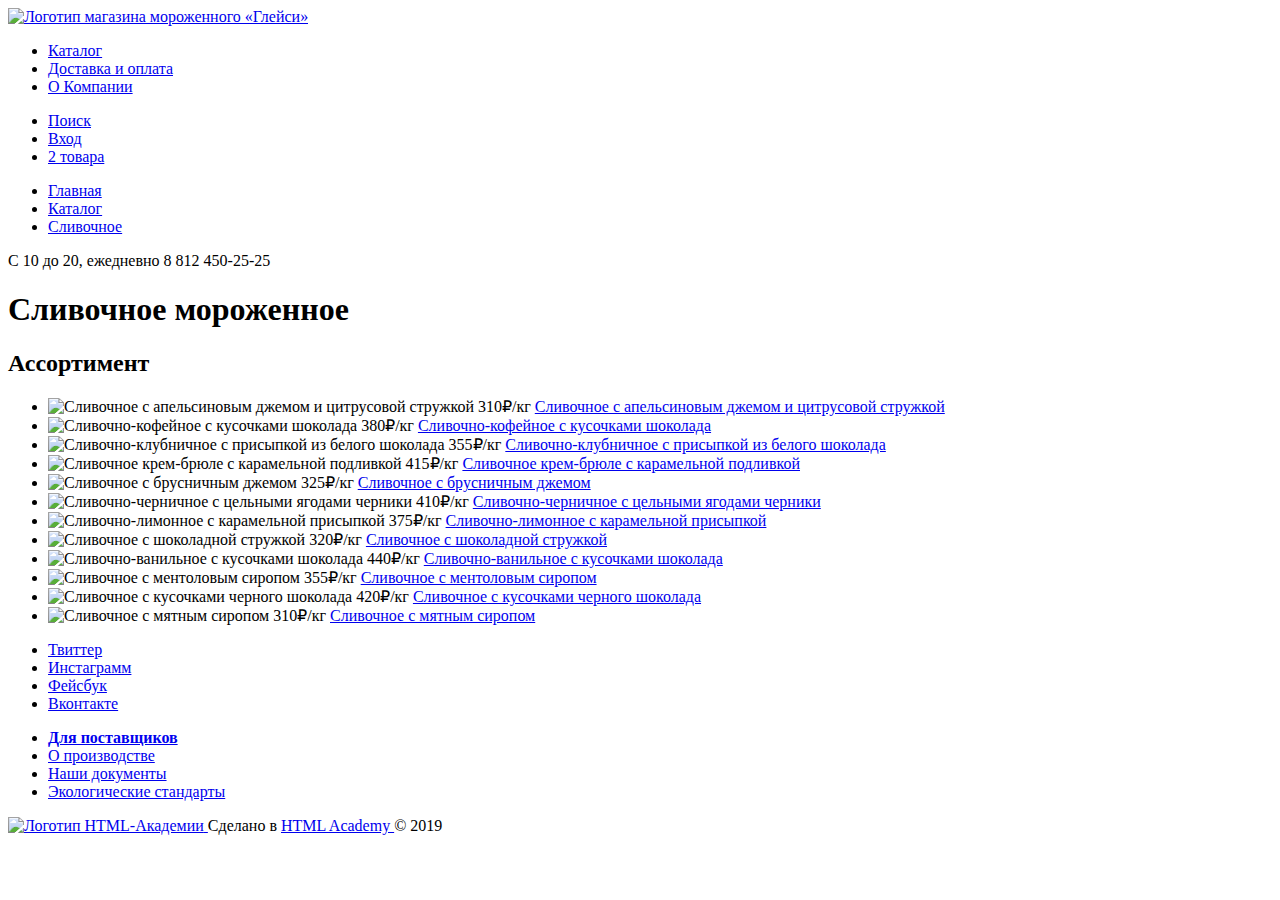
==== catalog.html @ dbc3a57a "Добавлен первый вариант разметки страниц index и catalog" ====
<!DOCTYPE html>
<html lang="ru">

<head>
  <meta charset="utf-8">
  <title>HTML Academy: Глейси</title>
</head>

<body>
  <header class="main-header">
    <a href="index.html" class="main-header-logo">
      <img src="index-logo.svg" alt="Логотип магазина мороженного «Глейси»">
    </a>
    <nav class="main-navigation">
      <ul class="site-navigation">
        <li><a href="catalog.html">Каталог</a></li>
        <li><a href="shipping.html">Доставка и оплата</a></li>
        <li><a href="about.html">О Компании</a></li>
      </ul>
    </nav>
    <ul class="user-navigation">
      <li class="user-navigation-search"><a href="#">Поиск</a></li>
      <li class="user-navigation-login"><a href="#">Вход</a></li>
      <li class="user-navigation-cart"><a href="#">2 товара</a></li>
    </ul>
  </header>
  <main>
    <div class="breadcrumbs">
      <ul class="breadcrumbs-list">
        <li class="breadcrumbs-item"><a href="index.html">Главная</a></li>
        <li class="breadcrumbs-item"><a href="#">Каталог</a></li>
        <li class="breadcrumbs-item"><a href="#">Сливочное</a></li>
      </ul>
      <p>
        С 10 до 20, ежедневно
        8 812 450-25-25
      </p>
    </div>
    <h1>Сливочное мороженное</h1>
    <section class="assortment">
      <h2 class="visually-hidden">Ассортимент</h2>
      <ul class="assortment-list">
        <li class="assortment-item">
          <img src="http://placehold.it/150x100" alt="Сливочное с апельсиновым джемом и цитрусовой стружкой">
          <span>310&#x20bd;/кг</span>
          <a href="#">Сливочное с апельсиновым джемом и цитрусовой стружкой</a>
        </li>
        <li class="assortment-item">
          <img src="http://placehold.it/150x100" alt="Сливочно-кофейное с кусочками шоколада">
          <span>380&#x20bd;/кг</span>
          <a href="#">Сливочно-кофейное с кусочками шоколада</a>
        </li>
        <li class="assortment-item">
          <img src="http://placehold.it/150x100" alt="Сливочно-клубничное с присыпкой из белого шоколада">
          <span>355&#x20bd;/кг</span>
          <a href="#">Сливочно-клубничное с присыпкой из белого шоколада</a>
        </li>
        <li class="assortment-item">
          <img src="http://placehold.it/150x100" alt="Сливочное крем-брюле с карамельной подливкой">
          <span>415&#x20bd;/кг</span>
          <a href="#">Сливочное крем-брюле с карамельной подливкой</a>
        </li>
        <li class="assortment-item">
          <img src="http://placehold.it/150x100" alt="Сливочное с брусничным джемом">
          <span>325&#x20bd;/кг</span>
          <a href="#">Сливочное с брусничным джемом</a>
        </li>
        <li class="assortment-item">
          <img src="http://placehold.it/150x100" alt="Сливочно-черничное с цельными ягодами черники">
          <span>410&#x20bd;/кг</span>
          <a href="#">Сливочно-черничное с цельными ягодами черники</a>
        </li>
        <li class="assortment-item">
          <img src="http://placehold.it/150x100" alt="Сливочно-лимонное с карамельной присыпкой">
          <span>375&#x20bd;/кг</span>
          <a href="#">Сливочно-лимонное с карамельной присыпкой</a>
        </li>
        <li class="assortment-item">
          <img src="http://placehold.it/150x100" alt="Сливочное с шоколадной стружкой">
          <span>320&#x20bd;/кг</span>
          <a href="#">Сливочное с шоколадной стружкой</a>
        </li>
        <li class="assortment-item">
          <img src="http://placehold.it/150x100" alt="Сливочно-ванильное с кусочками шоколада">
          <span>440&#x20bd;/кг</span>
          <a href="#">Сливочно-ванильное с кусочками шоколада</a>
        </li>
        <li class="assortment-item">
          <img src="http://placehold.it/150x100" alt="Сливочноe с ментоловым сиропом">
          <span>355&#x20bd;/кг</span>
          <a href="#">Сливочноe с ментоловым сиропом</a>
        </li>
        <li class="assortment-item">
          <img src="http://placehold.it/150x100" alt="Сливочное с кусочками черного шоколада">
          <span>420&#x20bd;/кг</span>
          <a href="#">Сливочное с кусочками черного шоколада</a>
        </li>
        <li class="assortment-item">
          <img src="http://placehold.it/150x100" alt="Сливочное с мятным сиропом">
          <span>310&#x20bd;/кг</span>
          <a href="#">Сливочное с мятным сиропом</a>
        </li>
      </ul>
    </section>
  </main>
  <footer class="main-footer">
    <ul class="footer-social">
      <li><a class="social-button" href="#">Твиттер</a></li>
      <li><a class="social-button" href="#">Инстаграмм</a></li>
      <li><a class="social-button" href="#">Фейсбук</a></li>
      <li><a class="social-button" href="#">Вконтакте</a></li>
    </ul>

    <ul class="footer-about">
      <li><a class="footer-about-item" href="#"><b>Для поставщиков</b></a></li>
      <li><a class="footer-about-item" href="#">О производстве</a></li>
      <li><a class="footer-about-item" href="#">Наши документы</a></li>
      <li><a class="footer-about-item" href="#">Экологические стандарты</a></li>
    </ul>

    <p class="footer-copyright">
      <a class="footer-logo" href="https://htmlacademy.ru/intensive/htmlcss">
        <img src="html-academy-logo.svg" alt="Логотип HTML-Академии">
      </a>
      <span>Сделано в <a href="https://htmlacademy.ru/intensive/htmlcss">HTML Academy </a>© 2019</span>
    </p>
  </footer>
</body>

</html>
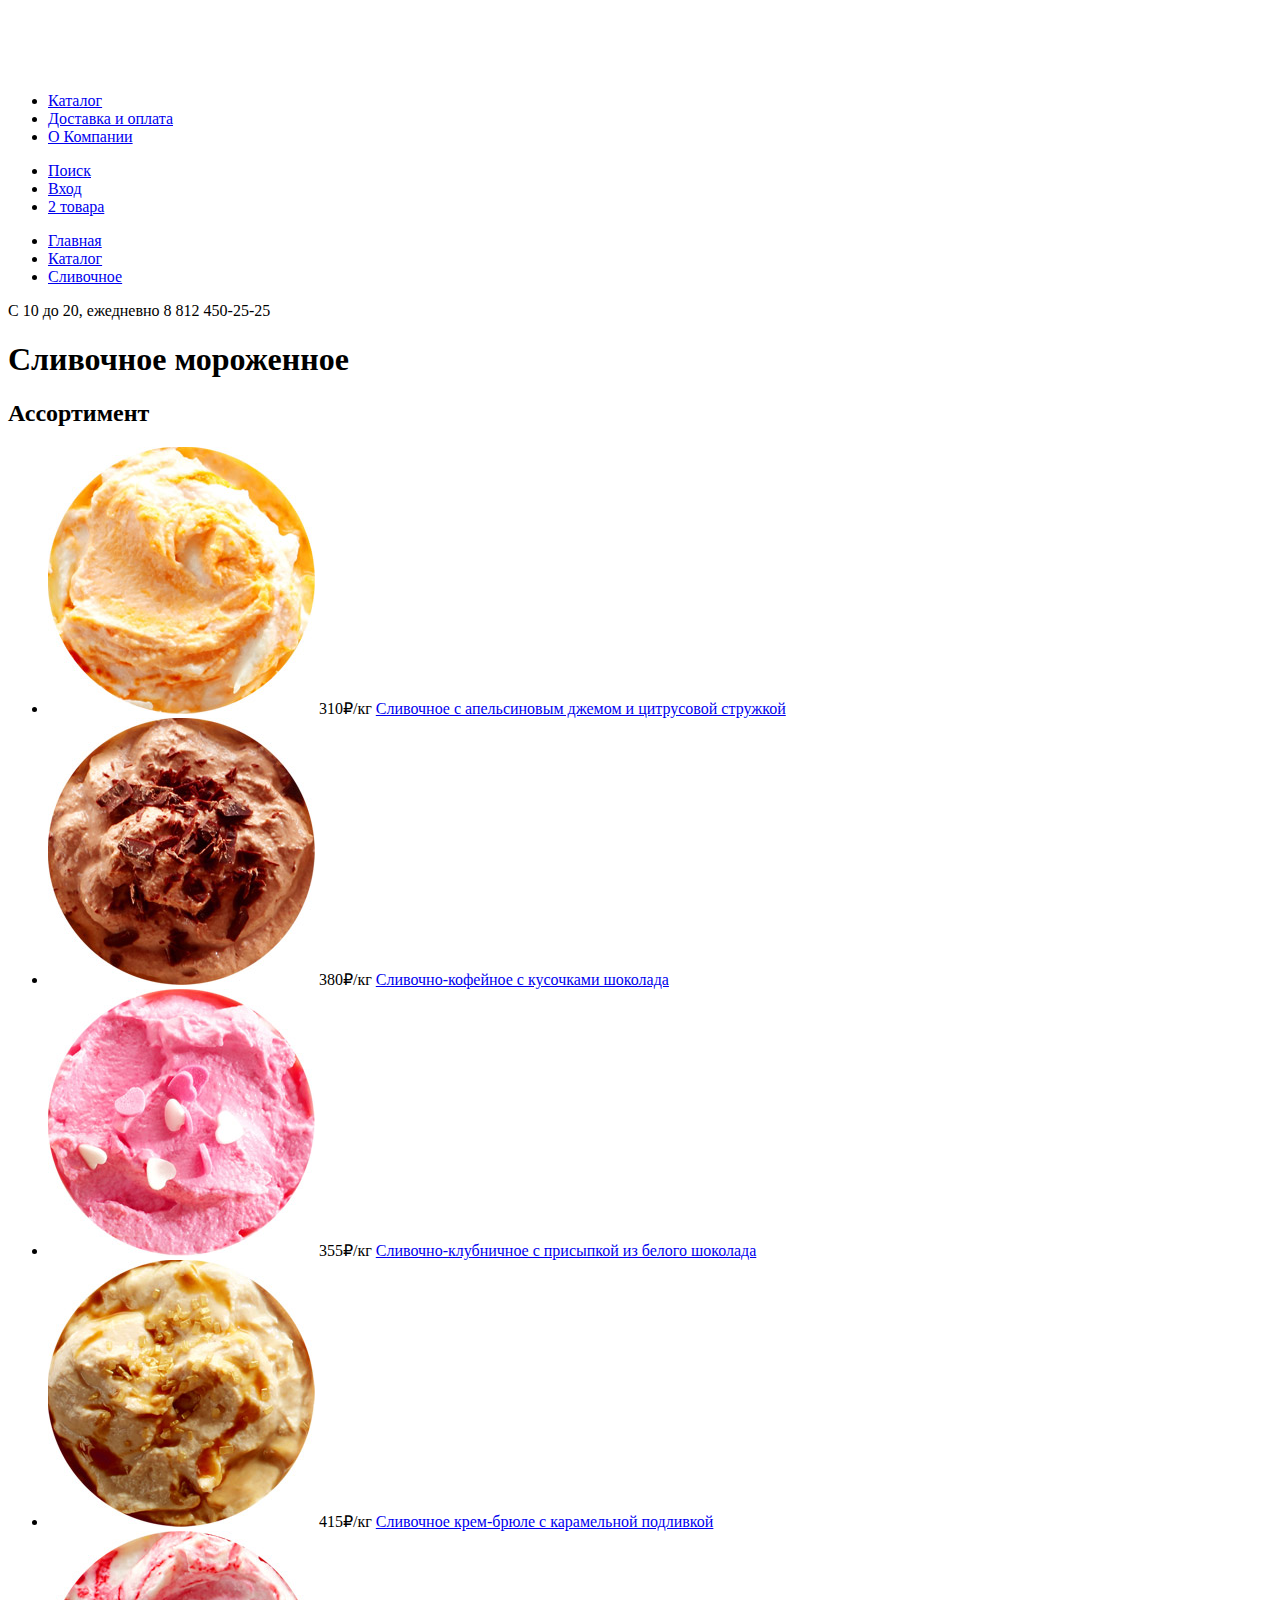
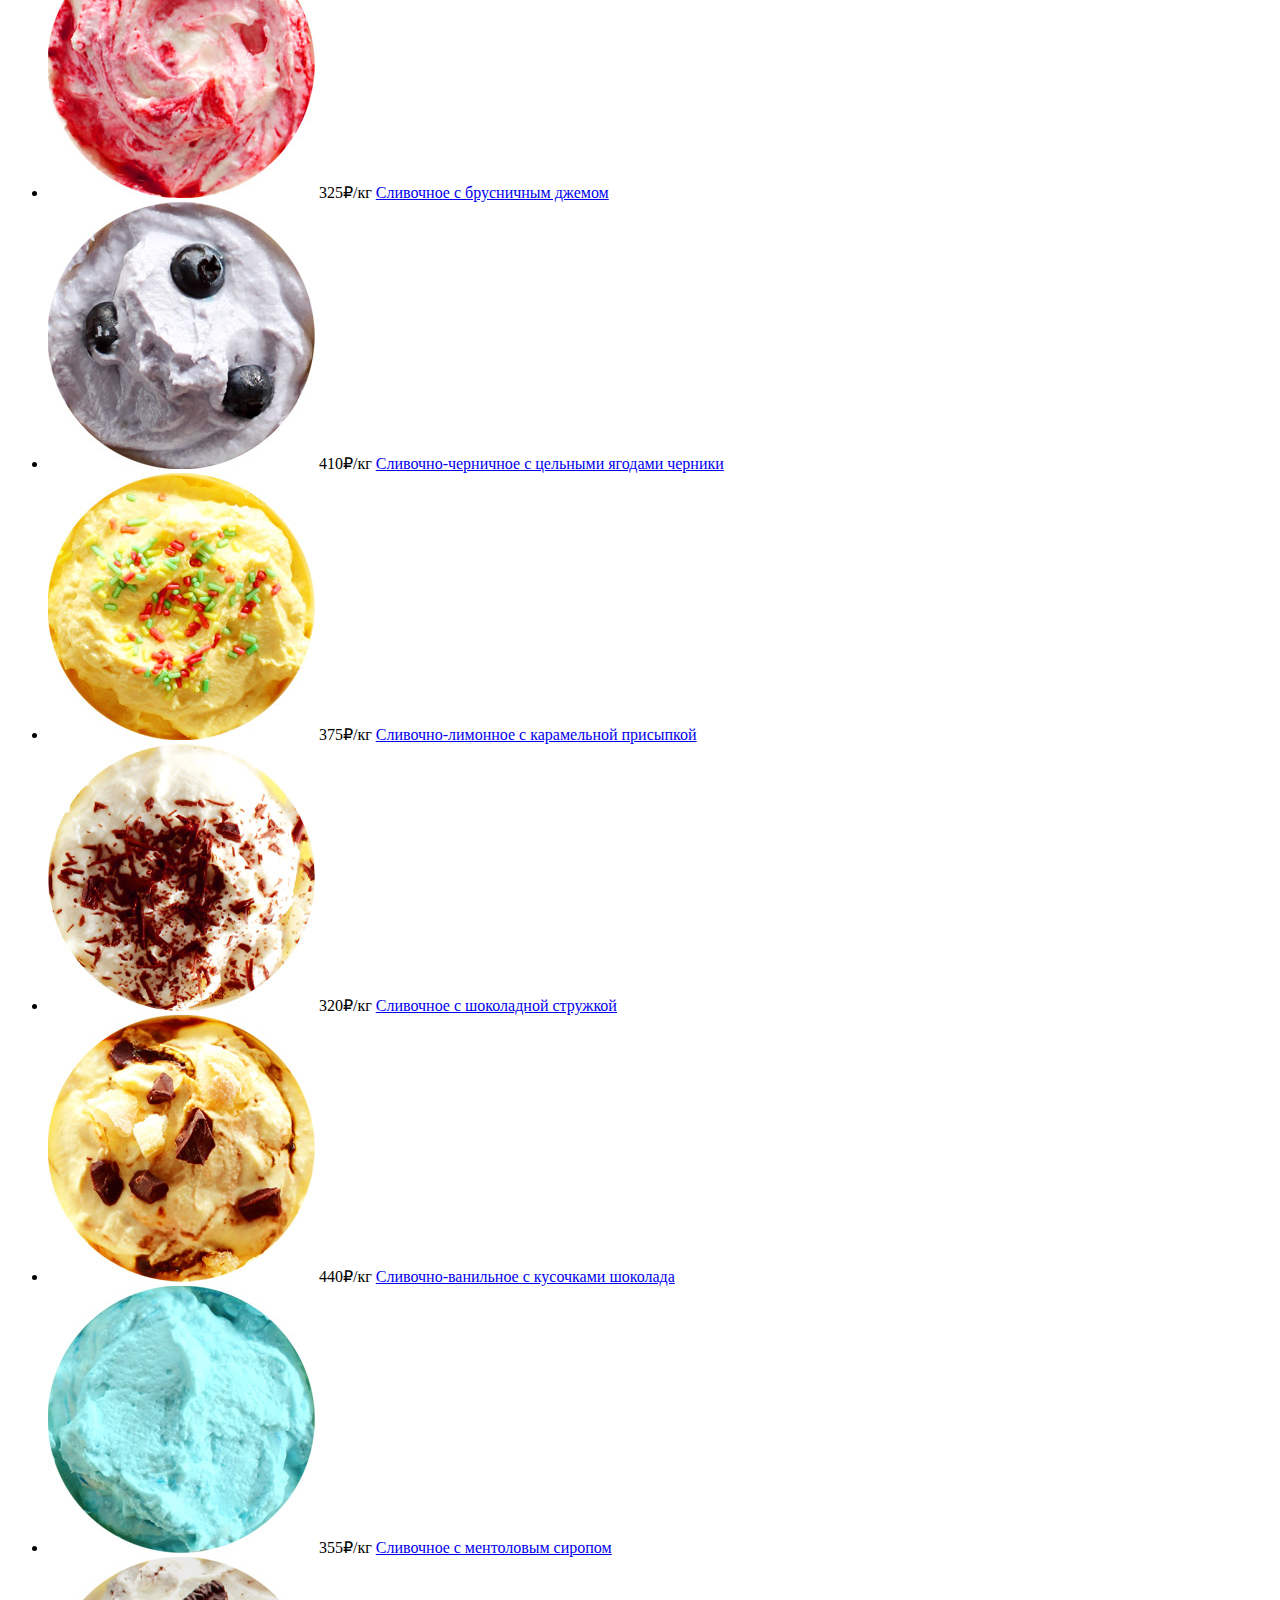
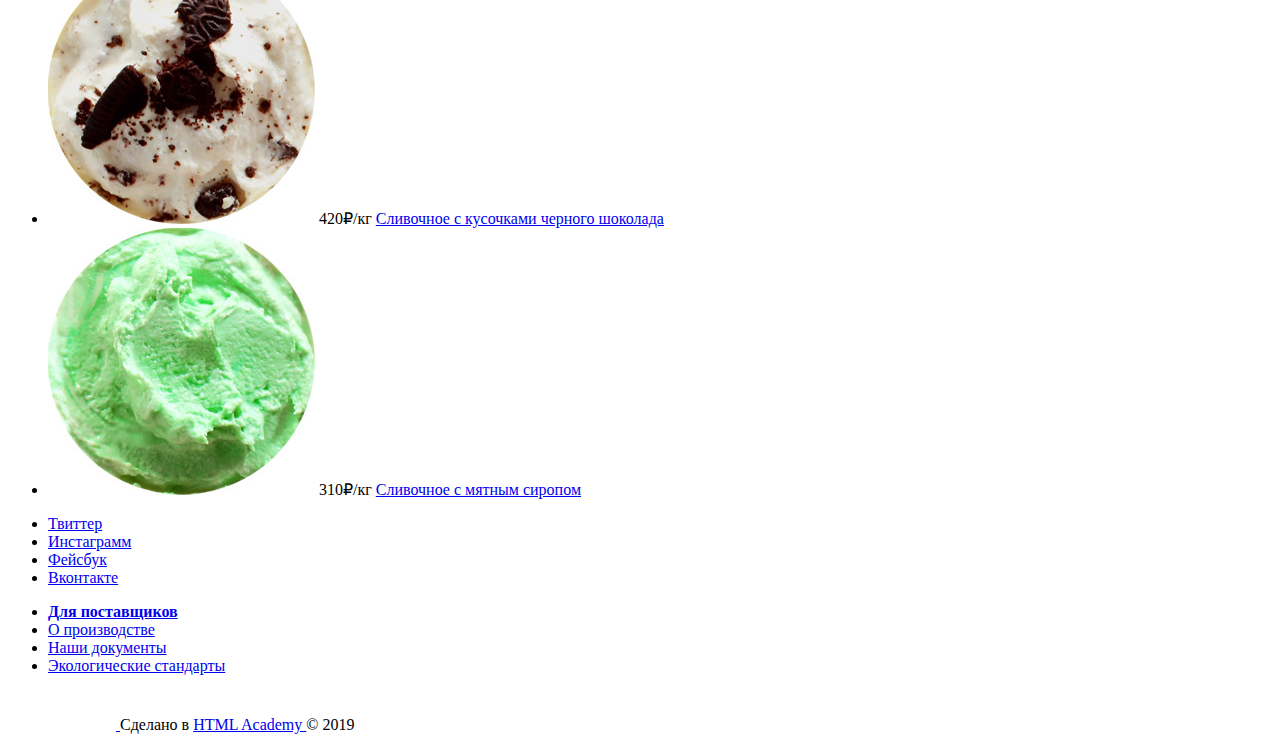
==== commit 57b03b7e: "Нарезана графика и в разметку  добавлены контентные изображения" ====
--- a/catalog.html
+++ b/catalog.html
@@ -9,7 +9,7 @@
 <body>
   <header class="main-header">
     <a href="index.html" class="main-header-logo">
-      <img src="index-logo.svg" alt="Логотип магазина мороженного «Глейси»">
+      <img src="img/logo.svg" width="154" height="64" alt="Логотип магазина мороженного «Глейси»">
     </a>
     <nav class="main-navigation">
       <ul class="site-navigation">
@@ -41,62 +41,62 @@
       <h2 class="visually-hidden">Ассортимент</h2>
       <ul class="assortment-list">
         <li class="assortment-item">
-          <img src="http://placehold.it/150x100" alt="Сливочное с апельсиновым джемом и цитрусовой стружкой">
+          <img src="img/orange-jam.jpg" width="267" height="267" alt="Сливочное с апельсиновым джемом и цитрусовой стружкой">
           <span>310&#x20bd;/кг</span>
           <a href="#">Сливочное с апельсиновым джемом и цитрусовой стружкой</a>
         </li>
         <li class="assortment-item">
-          <img src="http://placehold.it/150x100" alt="Сливочно-кофейное с кусочками шоколада">
+          <img src="img/cofee-chocolate-pieces.jpg" width="267" height="267" alt="Сливочно-кофейное с кусочками шоколада">
           <span>380&#x20bd;/кг</span>
           <a href="#">Сливочно-кофейное с кусочками шоколада</a>
         </li>
         <li class="assortment-item">
-          <img src="http://placehold.it/150x100" alt="Сливочно-клубничное с присыпкой из белого шоколада">
+          <img src="img/strawberry-white-chocolate.jpg" width="267" height="267" alt="Сливочно-клубничное с присыпкой из белого шоколада">
           <span>355&#x20bd;/кг</span>
           <a href="#">Сливочно-клубничное с присыпкой из белого шоколада</a>
         </li>
         <li class="assortment-item">
-          <img src="http://placehold.it/150x100" alt="Сливочное крем-брюле с карамельной подливкой">
+          <img src="img/сreme-brulee.jpg" width="267" height="267" alt="Сливочное крем-брюле с карамельной подливкой">
           <span>415&#x20bd;/кг</span>
           <a href="#">Сливочное крем-брюле с карамельной подливкой</a>
         </li>
         <li class="assortment-item">
-          <img src="http://placehold.it/150x100" alt="Сливочное с брусничным джемом">
+          <img src="img/lingonberry-jam.jpg" width="267" height="267" alt="Сливочное с брусничным джемом">
           <span>325&#x20bd;/кг</span>
           <a href="#">Сливочное с брусничным джемом</a>
         </li>
         <li class="assortment-item">
-          <img src="http://placehold.it/150x100" alt="Сливочно-черничное с цельными ягодами черники">
+          <img src="img/blueberry.jpg" width="267" height="267" alt="Сливочно-черничное с цельными ягодами черники">
           <span>410&#x20bd;/кг</span>
           <a href="#">Сливочно-черничное с цельными ягодами черники</a>
         </li>
         <li class="assortment-item">
-          <img src="http://placehold.it/150x100" alt="Сливочно-лимонное с карамельной присыпкой">
+          <img src="img/lemon-caramel.jpg" width="267" height="267" alt="Сливочно-лимонное с карамельной присыпкой">
           <span>375&#x20bd;/кг</span>
           <a href="#">Сливочно-лимонное с карамельной присыпкой</a>
         </li>
         <li class="assortment-item">
-          <img src="http://placehold.it/150x100" alt="Сливочное с шоколадной стружкой">
+          <img src="img/chocolate-chips.jpg" width="267" height="267" alt="Сливочное с шоколадной стружкой">
           <span>320&#x20bd;/кг</span>
           <a href="#">Сливочное с шоколадной стружкой</a>
         </li>
         <li class="assortment-item">
-          <img src="http://placehold.it/150x100" alt="Сливочно-ванильное с кусочками шоколада">
+          <img src="img/vanilla-chocolate-pieces.jpg" width="267" height="267" alt="Сливочно-ванильное с кусочками шоколада">
           <span>440&#x20bd;/кг</span>
           <a href="#">Сливочно-ванильное с кусочками шоколада</a>
         </li>
         <li class="assortment-item">
-          <img src="http://placehold.it/150x100" alt="Сливочноe с ментоловым сиропом">
+          <img src="img/menthol-syrup.jpg" width="267" height="267" alt="Сливочноe с ментоловым сиропом">
           <span>355&#x20bd;/кг</span>
           <a href="#">Сливочноe с ментоловым сиропом</a>
         </li>
         <li class="assortment-item">
-          <img src="http://placehold.it/150x100" alt="Сливочное с кусочками черного шоколада">
+          <img src="img/black-chocolate-pieces.jpg" width="267" height="267" alt="Сливочное с кусочками черного шоколада">
           <span>420&#x20bd;/кг</span>
           <a href="#">Сливочное с кусочками черного шоколада</a>
         </li>
         <li class="assortment-item">
-          <img src="http://placehold.it/150x100" alt="Сливочное с мятным сиропом">
+          <img src="img/mint-syrup.jpg" width="267" height="267" alt="Сливочное с мятным сиропом">
           <span>310&#x20bd;/кг</span>
           <a href="#">Сливочное с мятным сиропом</a>
         </li>
@@ -120,7 +120,7 @@
 
     <p class="footer-copyright">
       <a class="footer-logo" href="https://htmlacademy.ru/intensive/htmlcss">
-        <img src="html-academy-logo.svg" alt="Логотип HTML-Академии">
+        <img src="img/logo-htmlacademy.svg" width="108" height="39" alt="Логотип HTML-Академии">
       </a>
       <span>Сделано в <a href="https://htmlacademy.ru/intensive/htmlcss">HTML Academy </a>© 2019</span>
     </p>
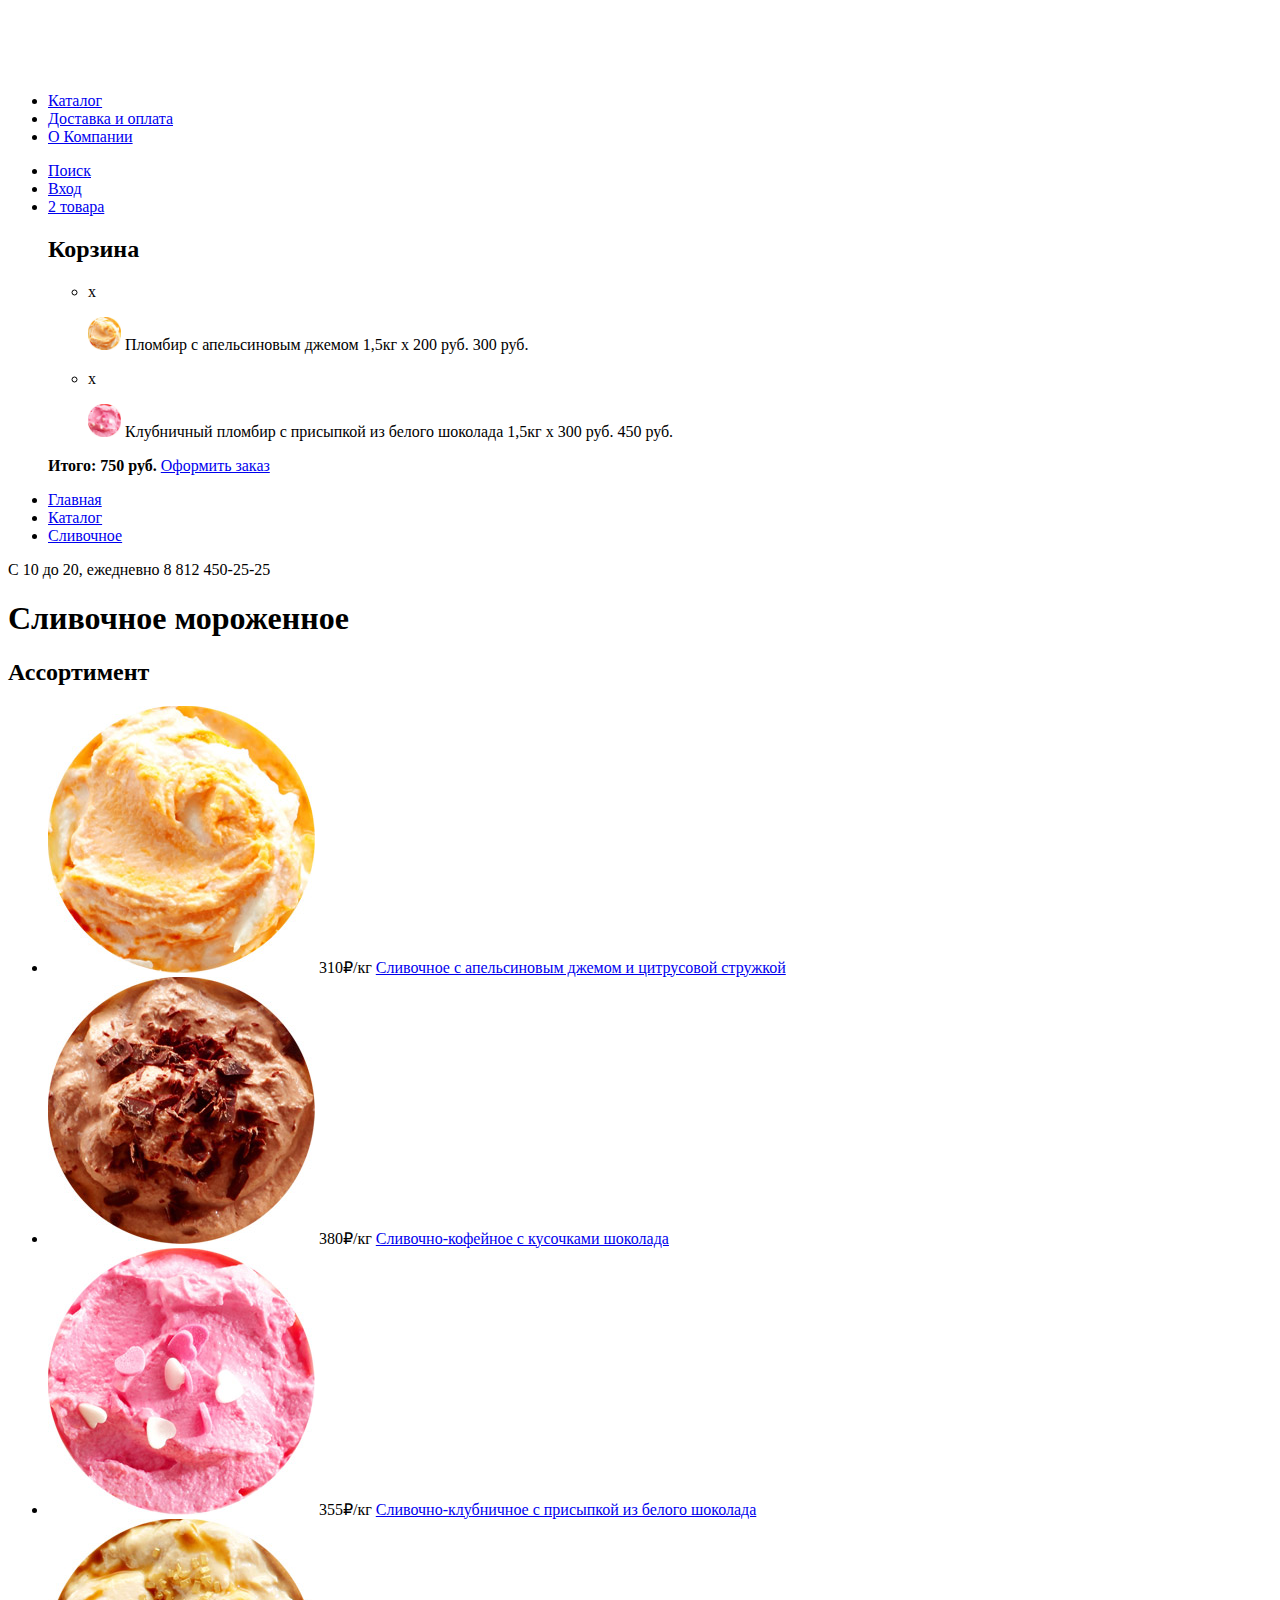
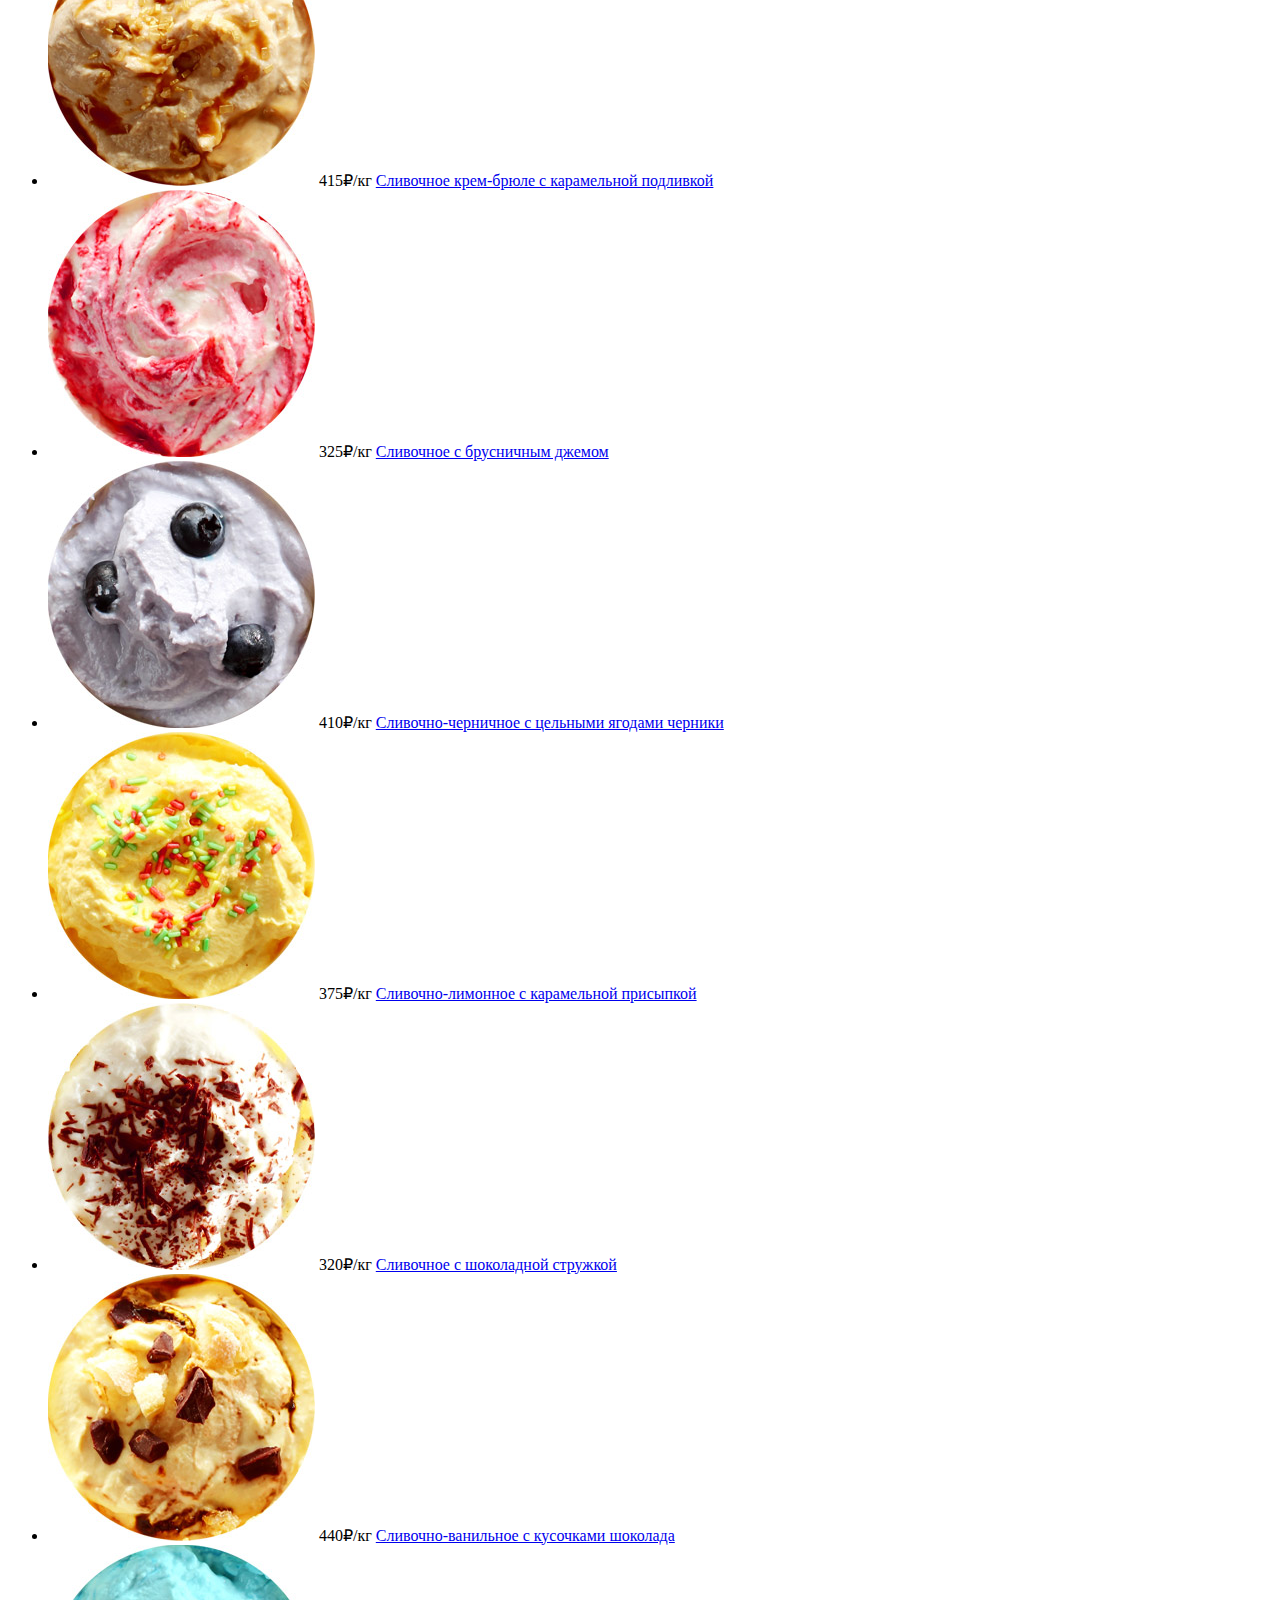
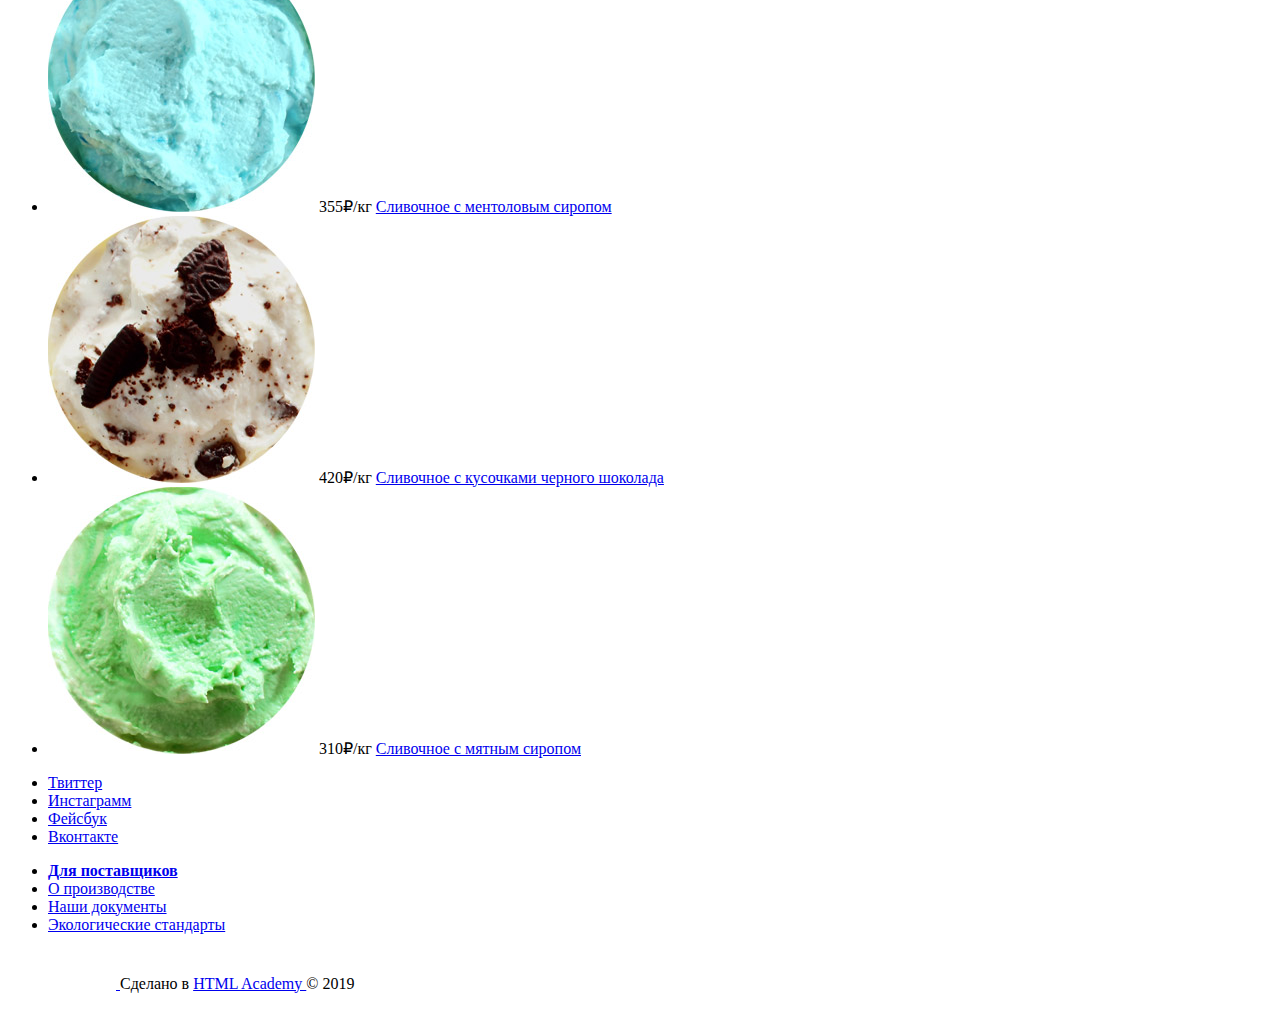
==== commit 56da081b: "Основное задание: продолжаем разметку личного проекта" ====
--- a/catalog.html
+++ b/catalog.html
@@ -21,7 +21,33 @@
     <ul class="user-navigation">
       <li class="user-navigation-search"><a href="#">Поиск</a></li>
       <li class="user-navigation-login"><a href="#">Вход</a></li>
-      <li class="user-navigation-cart"><a href="#">2 товара</a></li>
+      <li class="user-navigation-cart">
+        <a href="#">2 товара</a>
+        <section class="modal modal-cart">
+          <h2 class="visualy-hidden">Корзина</h2>
+          <ul class="cart-list">
+            <li class="cart-list-item">
+              <p class="delete-item">x</p>
+              <img src="img/orange-jam.jpg" width="33" height="33" alt="Пломбир с апельсиновым джемом">
+              <span class="item-name">Пломбир с апельсиновым джемом</span>
+              <span class="price-for-weight">1,5кг x <span>200 руб.</span></span>
+              <span class="item-price">300 руб.</span>
+            </li>
+            <li class="cart-list-item">
+              <p class="delete-item">x</p>
+              <img src="img/strawberry-white-chocolate.jpg" width="33" height="33"
+                alt="Клубничный пломбир с присыпкой из белого шоколада">
+              <span class="item-name">Клубничный пломбир с присыпкой из белого шоколада</span>
+              <span class="price-for-weight">1,5кг x <span>300 руб.</span></span>
+              <span class="item-price">450 руб.</span>
+            </li>
+          </ul>
+          <p class="summary-container">
+            <b>Итого: 750 руб.</b>
+            <a class="button cart-button" href="#">Оформить заказ</a>
+          </p>
+        </section>
+      </li>
     </ul>
   </header>
   <main>
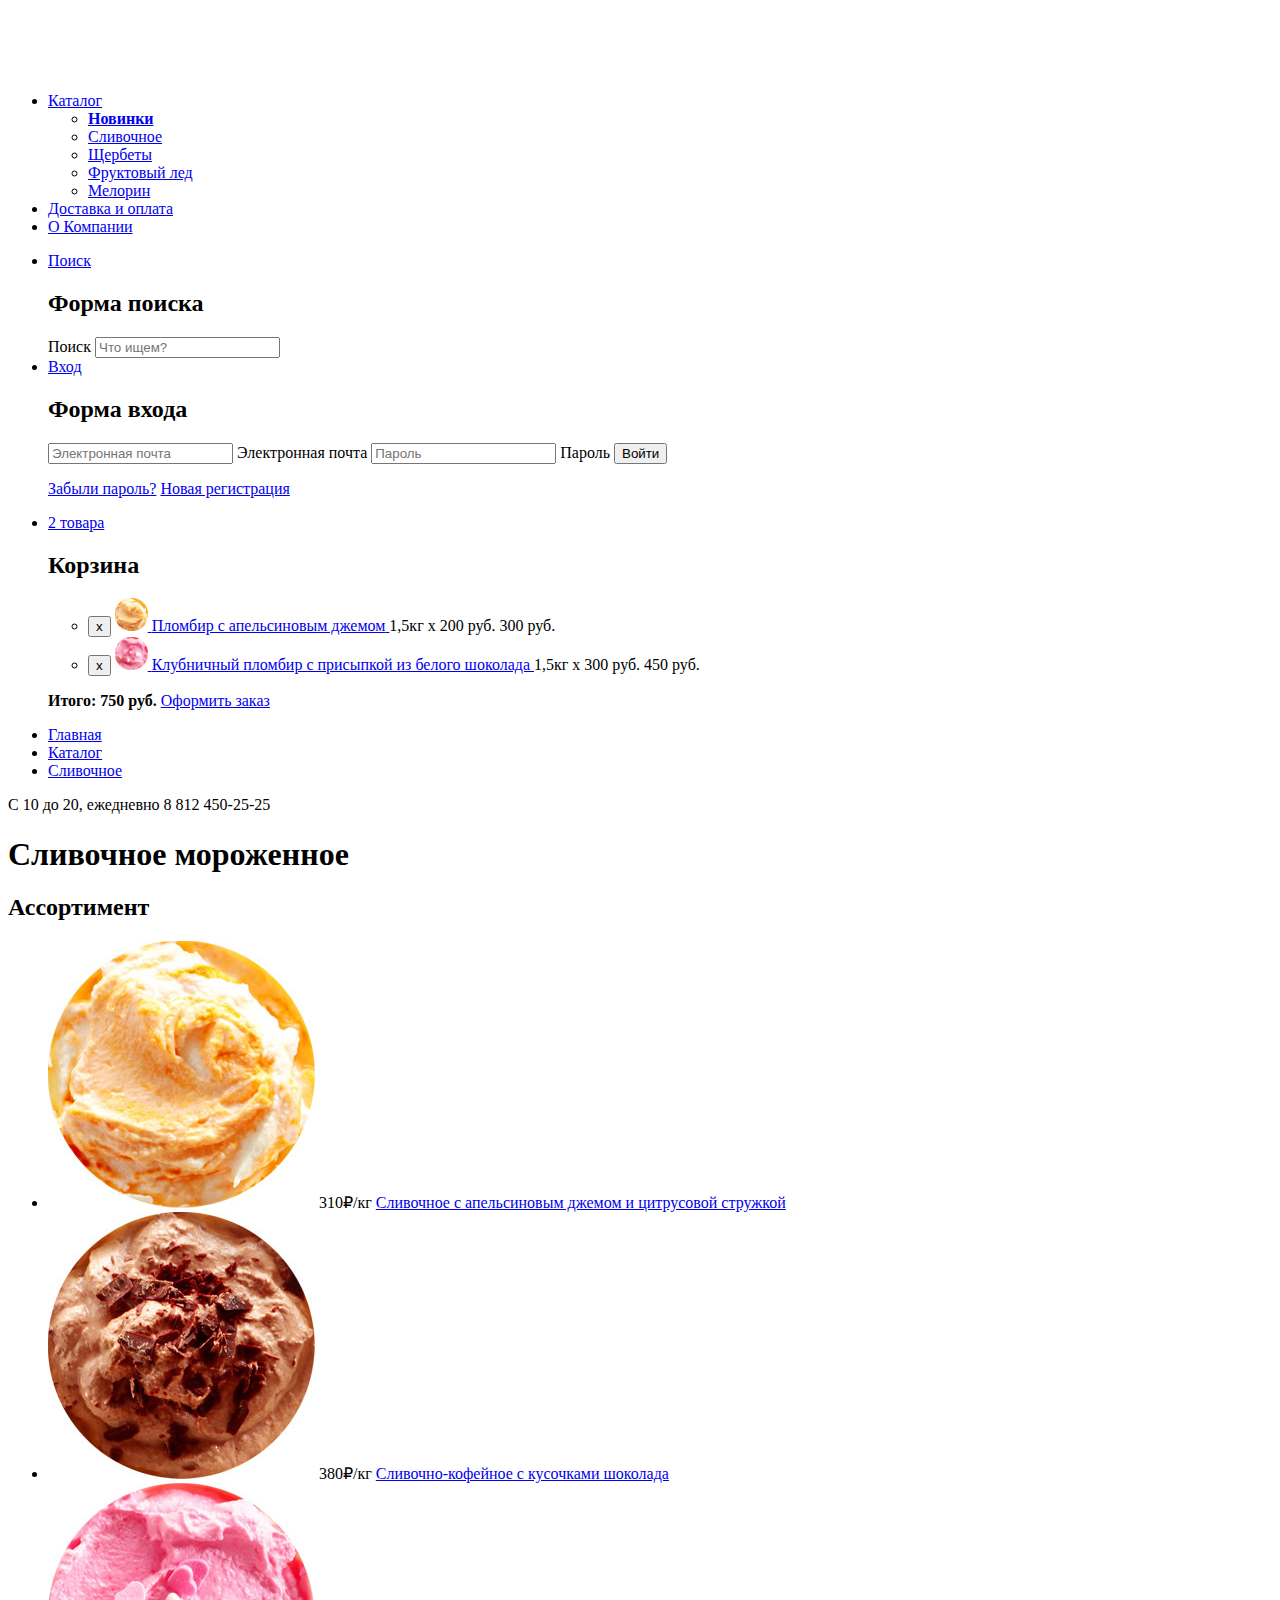
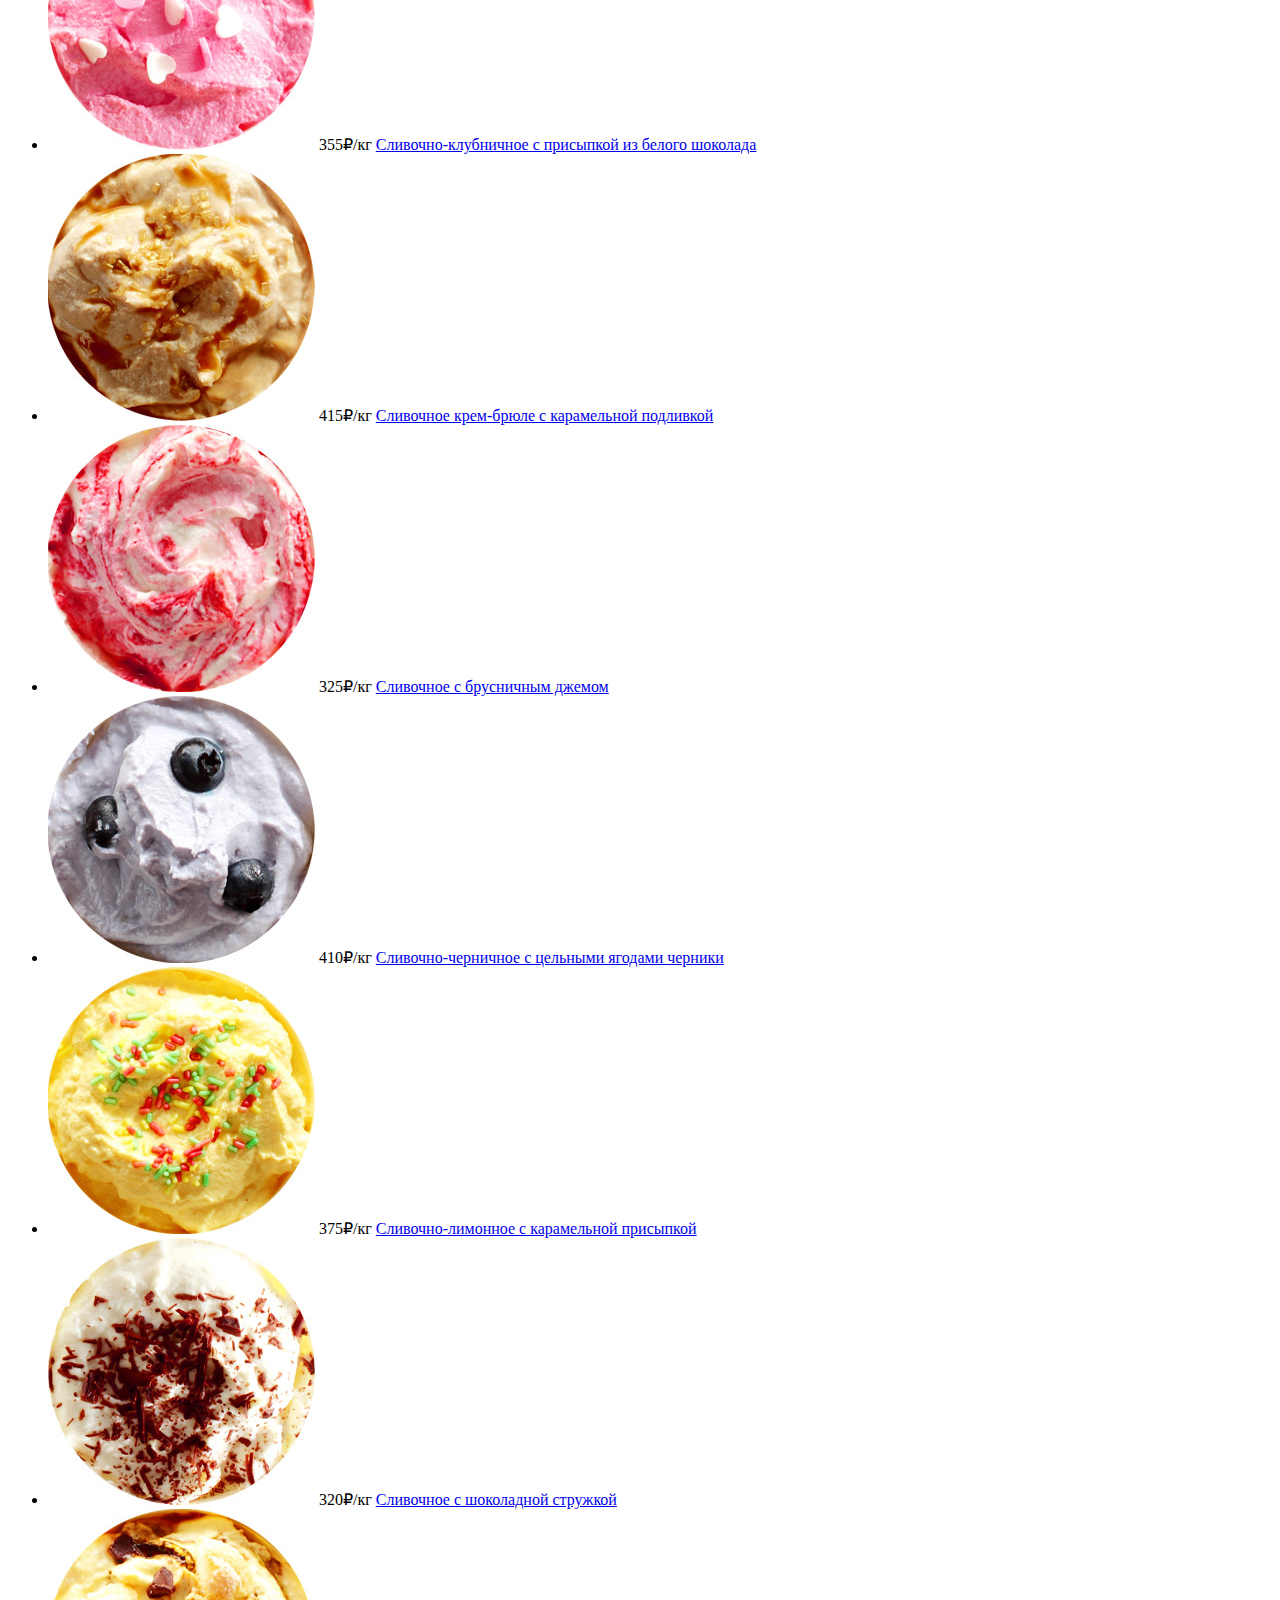
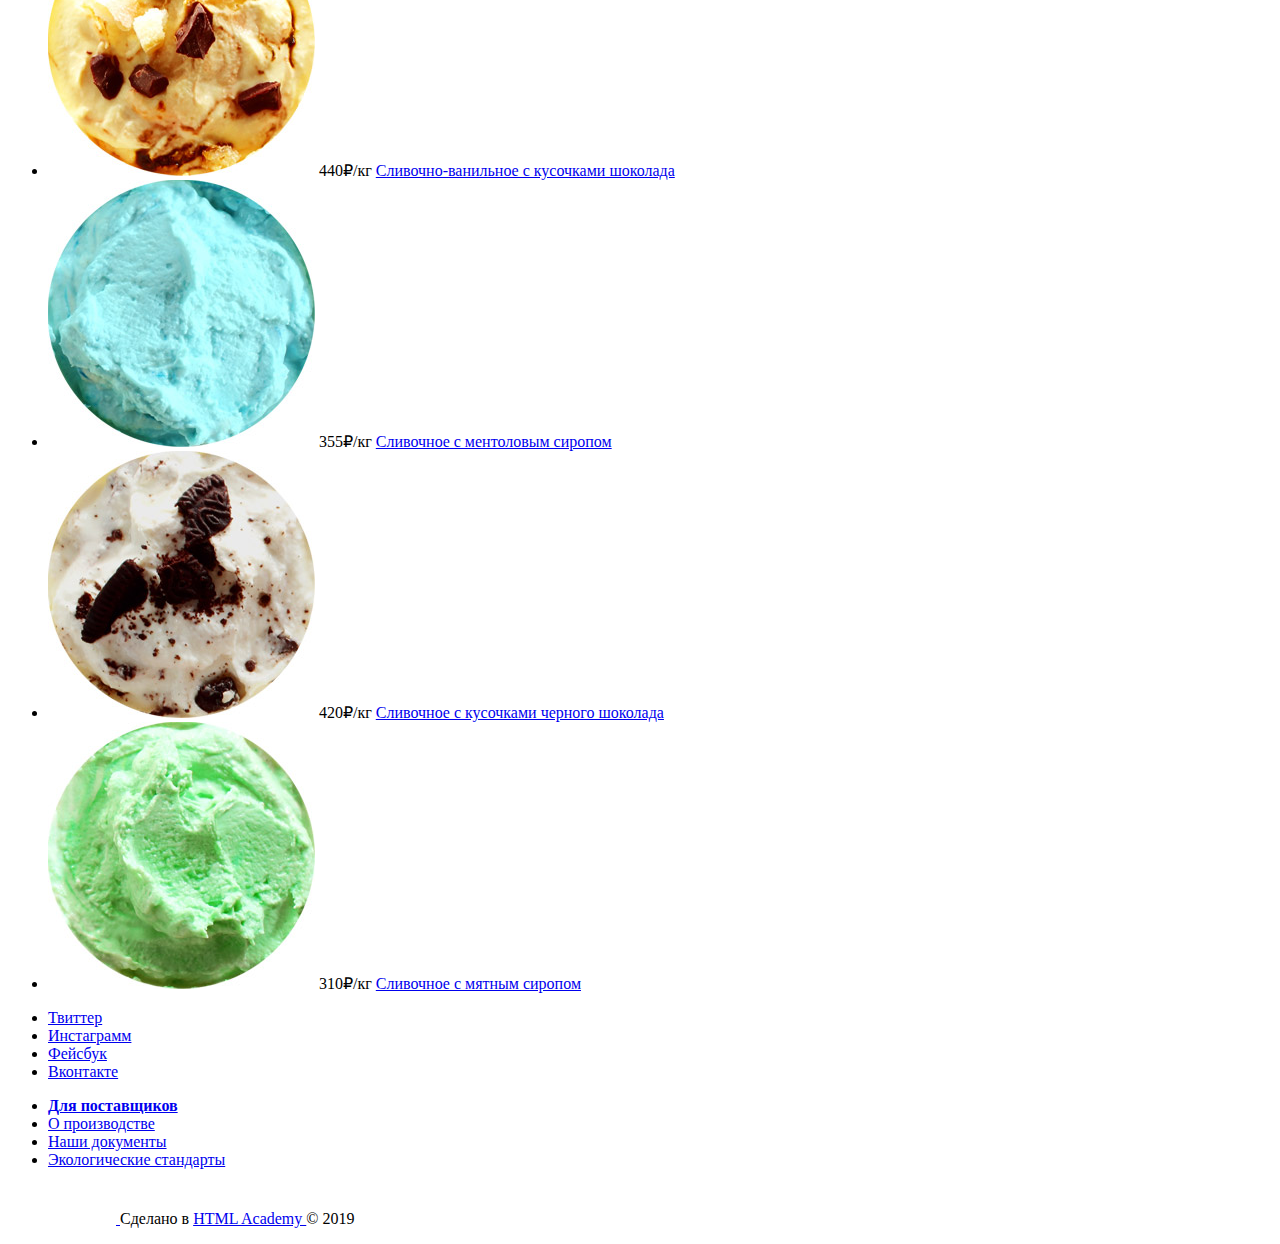
==== commit 6ad153cf: "Правки" ====
--- a/catalog.html
+++ b/catalog.html
@@ -13,31 +13,74 @@
     </a>
     <nav class="main-navigation">
       <ul class="site-navigation">
-        <li><a href="catalog.html">Каталог</a></li>
+        <li>
+          <a href="catalog.html">Каталог</a>
+          <ul class="sub-navigation">
+            <li>
+              <a href="#"><b>Новинки</b></a>
+            </li>
+            <li><a href="#">Сливочное</a></li>
+            <li><a href="#">Щербеты</a></li>
+            <li><a href="#">Фруктовый лед</a></li>
+            <li><a href="#">Мелорин</a></li>
+          </ul>
+        </li>
         <li><a href="shipping.html">Доставка и оплата</a></li>
         <li><a href="about.html">О Компании</a></li>
       </ul>
     </nav>
     <ul class="user-navigation">
-      <li class="user-navigation-search"><a href="#">Поиск</a></li>
-      <li class="user-navigation-login"><a href="#">Вход</a></li>
+      <li class="user-navigation-search">
+        <a href="#">Поиск</a>
+        <section class="modal modal-search">
+          <h2 class="visualy-hidden">Форма поиска</h2>
+          <form class="search-form" action="https://echo.htmlacademy.ru" method="post">
+            <label class="visualy-hidden" for="search">Поиск</label>
+            <input class="search-input" type="search" id="search" placeholder="Что ищем?" name="search">
+          </form>
+        </section>
+      </li>
+      <li class="user-navigation-login">
+        <a href="#">Вход</a>
+        <section class="modal modal-login">
+          <h2 class="visualy-hidden">Форма входа</h2>
+          <form class="login-form" action="https://echo.htmlacademy.ru" method="post">
+            <label class="visualy-hidden">
+              <input class="email-input" type="email" placeholder="Электронная почта" name="email">
+              Электронная почта
+            </label>
+            <label class="visualy-hidden">
+              <input class="email-password" type="password" placeholder="Пароль" name="password">
+              Пароль
+            </label>
+            <button class="button login-button" type="submit">Войти</button>
+            <p>
+              <a href="#">Забыли пароль?</a>
+              <a href="#">Новая регистрация</a>
+            </p>
+          </form>
+        </section>
+      </li>
       <li class="user-navigation-cart">
         <a href="#">2 товара</a>
         <section class="modal modal-cart">
           <h2 class="visualy-hidden">Корзина</h2>
           <ul class="cart-list">
             <li class="cart-list-item">
-              <p class="delete-item">x</p>
-              <img src="img/orange-jam.jpg" width="33" height="33" alt="Пломбир с апельсиновым джемом">
-              <span class="item-name">Пломбир с апельсиновым джемом</span>
+              <button class="delete-item">x</button>
+              <a class="cart-list-item-link" href="#">
+                <img src="img/orange-jam.jpg" width="33" height="33" alt="Пломбир с апельсиновым джемом">
+                <span class="item-name">Пломбир с апельсиновым джемом</span>
+              </a>
               <span class="price-for-weight">1,5кг x <span>200 руб.</span></span>
               <span class="item-price">300 руб.</span>
             </li>
             <li class="cart-list-item">
-              <p class="delete-item">x</p>
-              <img src="img/strawberry-white-chocolate.jpg" width="33" height="33"
-                alt="Клубничный пломбир с присыпкой из белого шоколада">
-              <span class="item-name">Клубничный пломбир с присыпкой из белого шоколада</span>
+              <button class="delete-item">x</button>
+              <a class="cart-list-item-link" href="#">
+                <img src="img/strawberry-white-chocolate.jpg" width="33" height="33" alt="Клубничный пломбир с присыпкой из белого шоколада">
+                <span class="item-name">Клубничный пломбир с присыпкой из белого шоколада</span>
+              </a>
               <span class="price-for-weight">1,5кг x <span>300 руб.</span></span>
               <span class="item-price">450 руб.</span>
             </li>
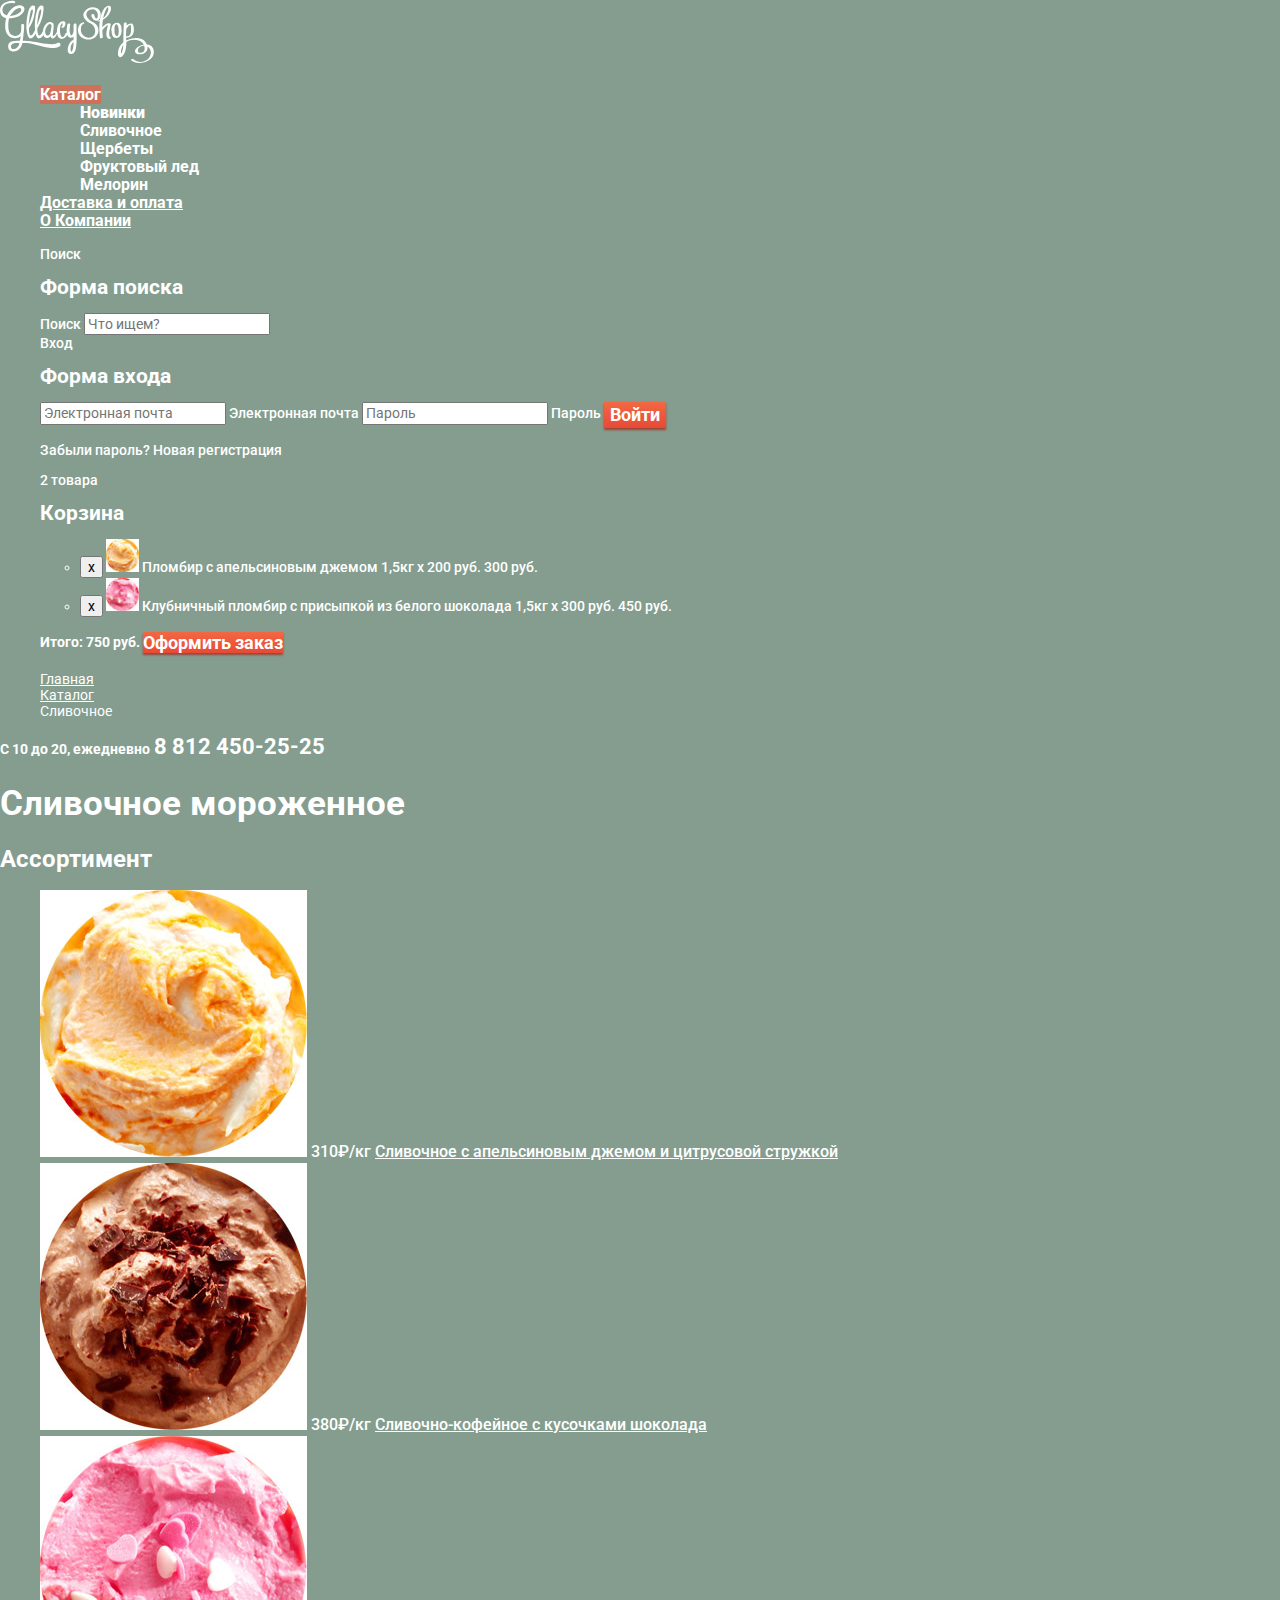
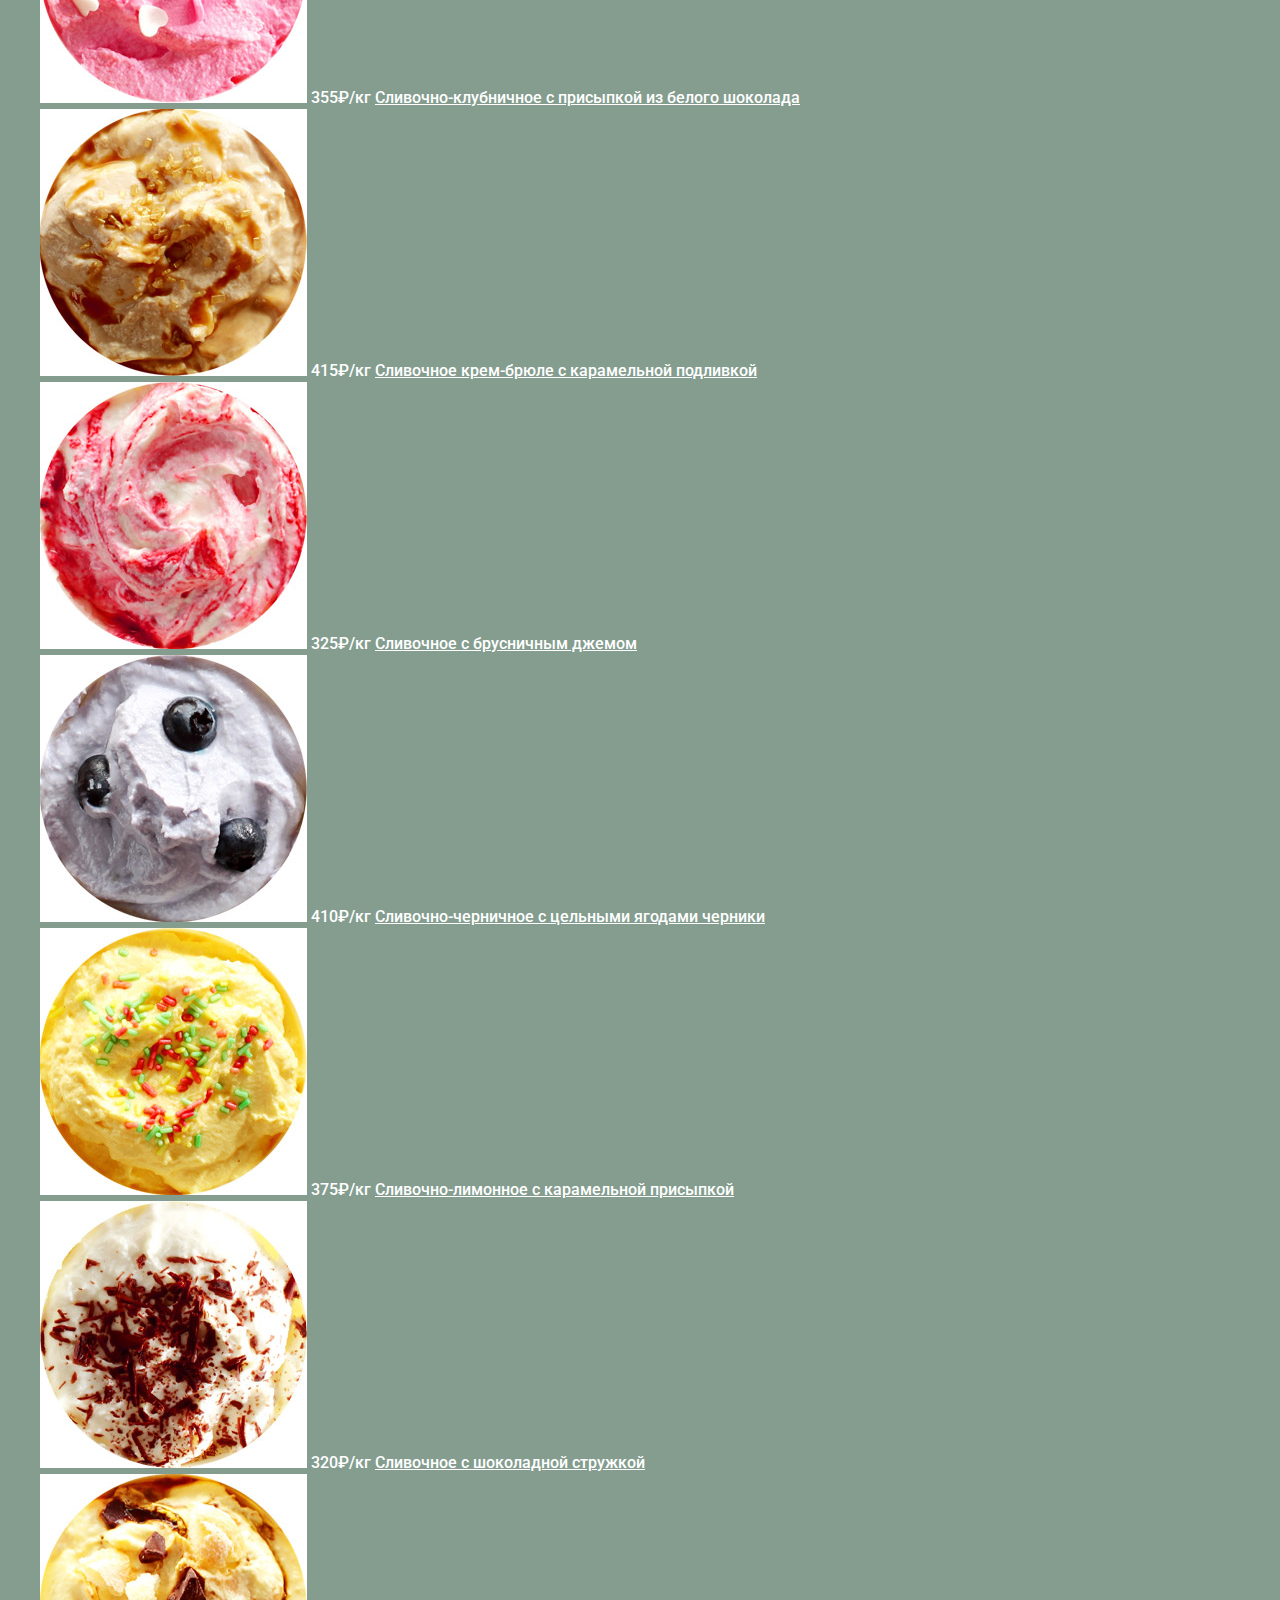
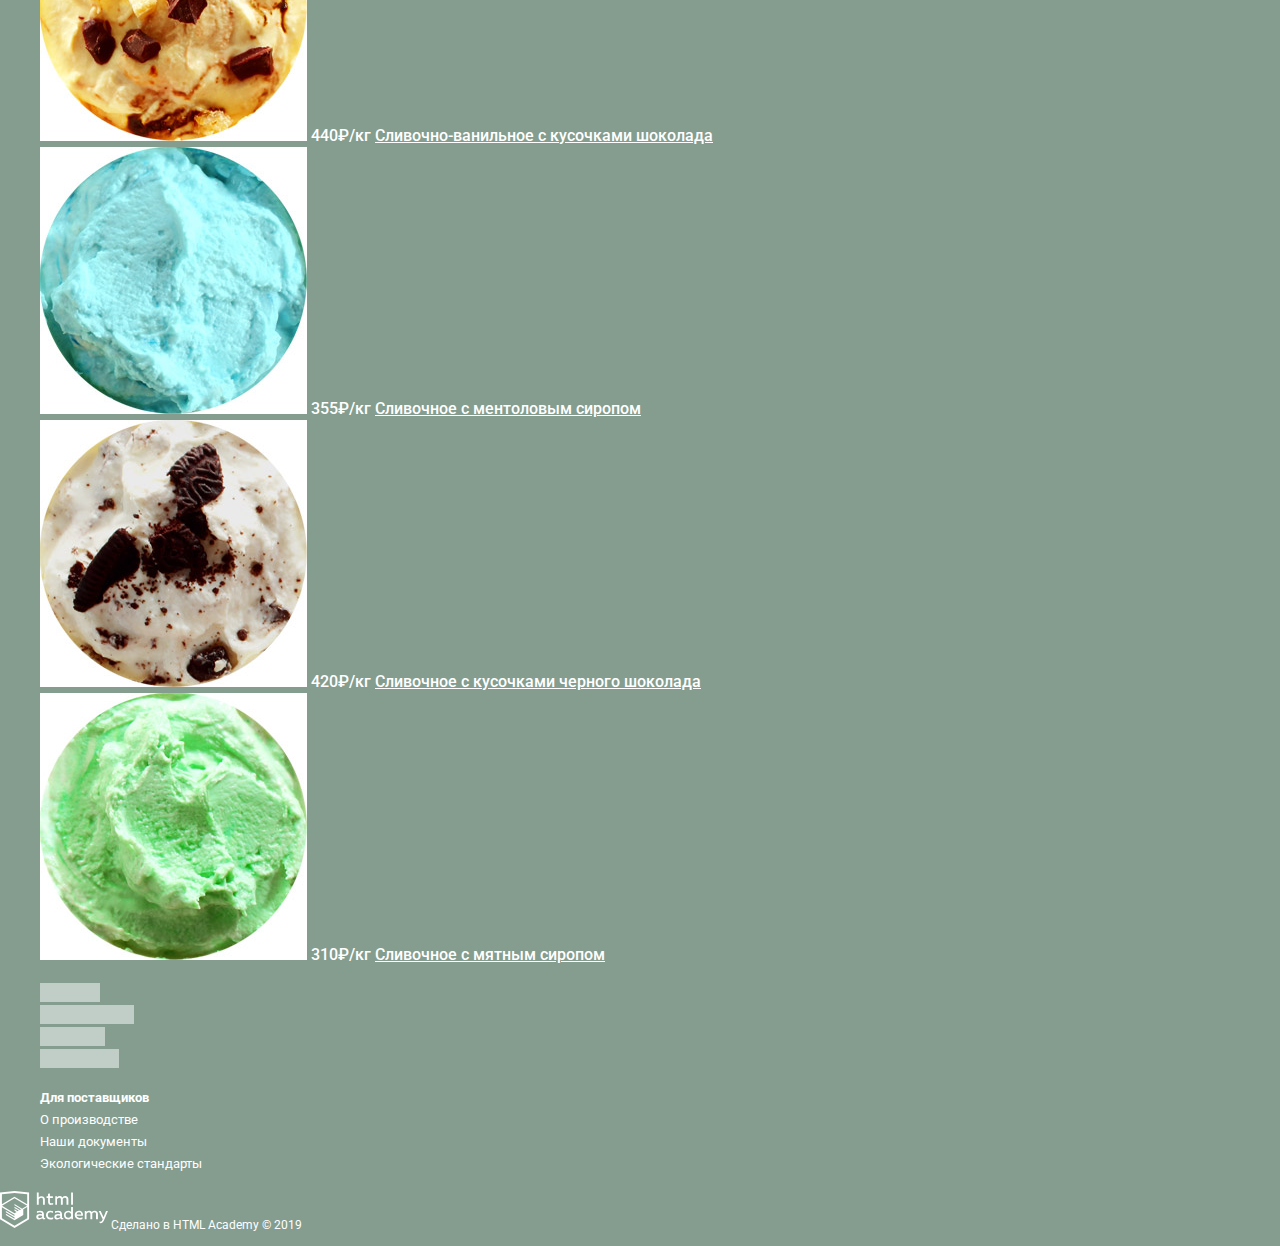
==== commit a267bd50: "Основное задание: начинаем базовую стилизацию личного проекта" ====
--- a/catalog.html
+++ b/catalog.html
@@ -4,9 +4,12 @@
 <head>
   <meta charset="utf-8">
   <title>HTML Academy: Глейси</title>
+  <link href="https://fonts.googleapis.com/css?family=Roboto:400,500,700&display=swap&subset=cyrillic" rel="stylesheet">
+  <link href="css/normalize.css" rel="stylesheet">
+  <link href="css/style.css" rel="stylesheet">
 </head>
 
-<body>
+<body class="catalog-page">
   <header class="main-header">
     <a href="index.html" class="main-header-logo">
       <img src="img/logo.svg" width="154" height="64" alt="Логотип магазина мороженного «Глейси»">
@@ -14,7 +17,7 @@
     <nav class="main-navigation">
       <ul class="site-navigation">
         <li>
-          <a href="catalog.html">Каталог</a>
+          <a class="active" href="catalog.html">Каталог</a>
           <ul class="sub-navigation">
             <li>
               <a href="#"><b>Новинки</b></a>
@@ -67,7 +70,7 @@
           <h2 class="visualy-hidden">Корзина</h2>
           <ul class="cart-list">
             <li class="cart-list-item">
-              <button class="delete-item">x</button>
+              <button class="delete-item" type="button">x</button>
               <a class="cart-list-item-link" href="#">
                 <img src="img/orange-jam.jpg" width="33" height="33" alt="Пломбир с апельсиновым джемом">
                 <span class="item-name">Пломбир с апельсиновым джемом</span>
@@ -98,11 +101,11 @@
       <ul class="breadcrumbs-list">
         <li class="breadcrumbs-item"><a href="index.html">Главная</a></li>
         <li class="breadcrumbs-item"><a href="#">Каталог</a></li>
-        <li class="breadcrumbs-item"><a href="#">Сливочное</a></li>
+        <li class="breadcrumbs-item"><a class="active" href="#">Сливочное</a></li>
       </ul>
       <p>
-        С 10 до 20, ежедневно
-        8 812 450-25-25
+        <span>С 10 до 20, ежедневно</span>
+        <span>8 812 450-25-25</span>
       </p>
     </div>
     <h1>Сливочное мороженное</h1>
--- a/css/style.css
+++ b/css/style.css
@@ -0,0 +1,207 @@
+body {
+  margin: 0;
+
+  font-family: "Roboto", Arial, sans-serif;
+  font-size: 16px;
+  line-height: 22px;
+  font-weight: 500;
+  color: #ffffff;
+
+  background-color: #849d8f;
+}
+
+a {
+  color: #ffffff;
+  text-decoration: none;
+}
+
+a:hover,
+a:focus,
+a:active {
+  color: #ffbc9e;
+  text-decoration: underline;
+}
+
+.button {
+  font-size: 18px;
+  line-height: 24px;
+  font-weight: 700;
+  color: #ffffff;
+  text-align: center;
+  vertical-align: middle;
+  box-shadow: 0px 2px 2px 0 rgba(172, 16, 0, 0.64);
+  background-image: linear-gradient(to top, #e74a35, #f26843);
+  border: none;
+}
+
+.site-navigation,
+.user-navigation,
+.sub-navigation {
+  list-style: none;
+}
+
+.site-navigation a,
+.user-navigation a {
+  color: #ffffff;
+}
+
+.site-navigation a {
+  text-decoration: underline;
+}
+
+.sub-navigation a {
+  text-decoration: none;
+}
+
+.site-navigation a:hover,
+.site-navigation a:focus,
+.user-navigation a:hover,
+.user-navigation a:focus {
+  color: #323232;
+  background-color: #f7f6f3;
+  text-decoration: none;
+}
+.site-navigation .active {
+  background-color: #d07058;
+  text-decoration: none;
+}
+.site-navigation {
+  line-height: 18px;
+  font-weight: 700;
+}
+
+.user-navigation {
+  font-size: 14px;
+  line-height: 16px;
+  font-weight: 500;
+}
+
+.features {
+  color: #323232;
+  background-color: #ecdfc5;
+  background-image: url("../img/waffle-bg.jpg");
+}
+
+.features .description {
+  font-size: 24px;
+  line-height: 30px;
+}
+
+.features-list {
+  list-style: none;
+}
+
+.features-item {
+  font-size: 16px;
+  line-height: 22px;
+  font-weight: 400;
+}
+
+.blog {
+  color: #323232;
+  background-image: url("../img/strawberry-bg.jpg");
+}
+
+.blog a {
+  color: #323232;
+  font-size: 24px;
+  line-height: 30px;
+  font-weight: 700;
+}
+
+.blog a:hover {
+  color: #e84d37;
+}
+
+.subscribe-wrapper {
+  background-image: url("../img/bg-post.svg");
+  /* Паддинги мы пока не знаем */
+}
+
+.subscribe {
+  color: #323232;
+  background-color: #ffffff;
+}
+
+.subscribe p {
+  font-weight: 400;
+}
+
+.subscribe input {
+  line-height: 24px;
+  font-weight: 400;
+}
+
+.main-footer ul {
+  list-style: none;
+}
+
+.social-button {
+  opacity: 0.5;
+  background-color: #ffffff;
+}
+
+.social-button:hover {
+  opacity: 0.7;
+  background-color: #ffffff;
+}
+
+.footer-about-item {
+  font-size: 13px;
+  line-height: 18px;
+  font-weight: 400;
+}
+
+.footer-copyright {
+  font-size: 12px;
+  line-height: 18px;
+  font-weight: 400;
+}
+
+/* Catalog.html */
+
+.catalog-page h1 {
+  font-size: 35px;
+  line-height: 41px;
+  font-weight: 700;
+}
+
+.breadcrumbs p {
+  font-weight: 700;
+}
+
+.breadcrumbs span:first-child {
+  font-size: 14px;
+  line-height: 16px;
+}
+
+.breadcrumbs span:last-child {
+  font-size: 22px;
+  line-height: 24px;
+}
+
+.breadcrumbs-list {
+  list-style: none;
+}
+
+.breadcrumbs-item {
+  font-size: 14px;
+  line-height: 16px;
+  font-weight: 400;
+}
+
+.breadcrumbs-item a{
+  text-decoration: underline;
+}
+
+.breadcrumbs-item .active{
+  text-decoration: none;
+}
+
+.assortment-list {
+  list-style: none;
+}
+
+.assortment-item a{
+  text-decoration: underline;
+}
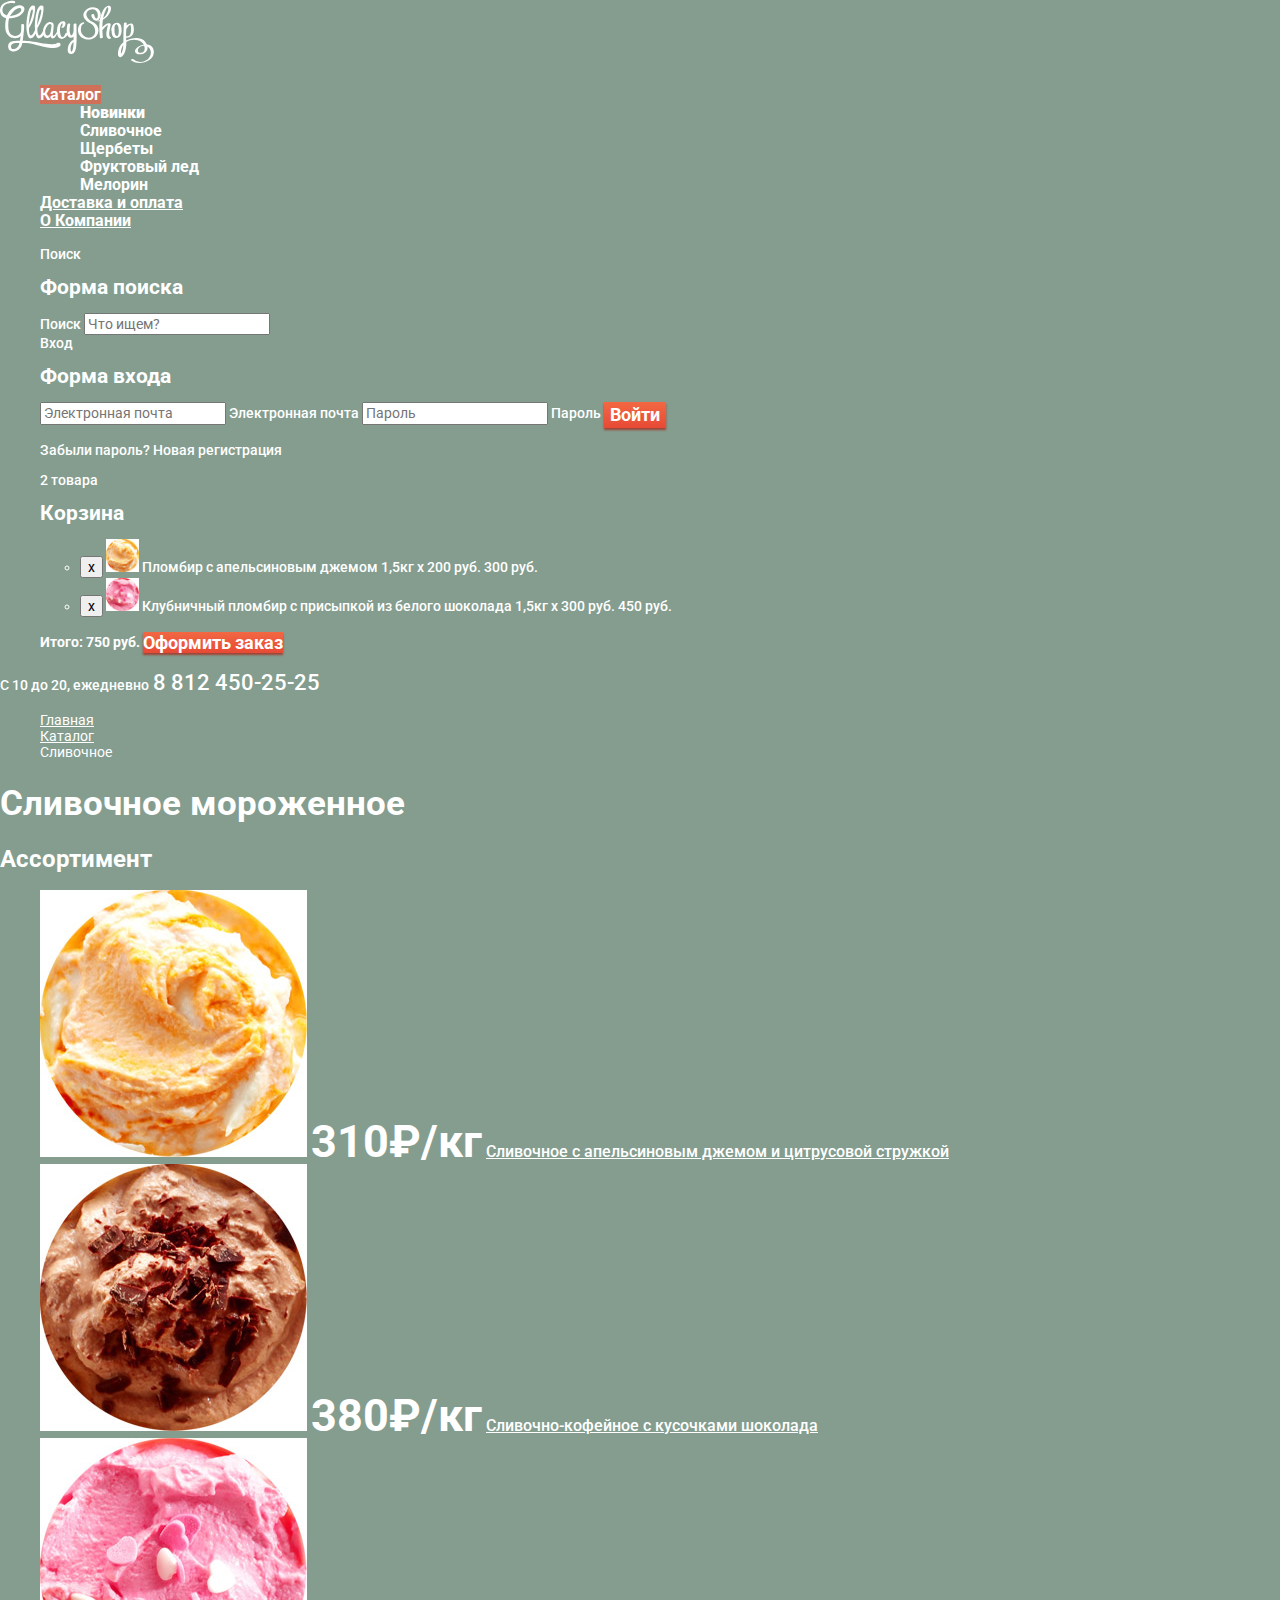
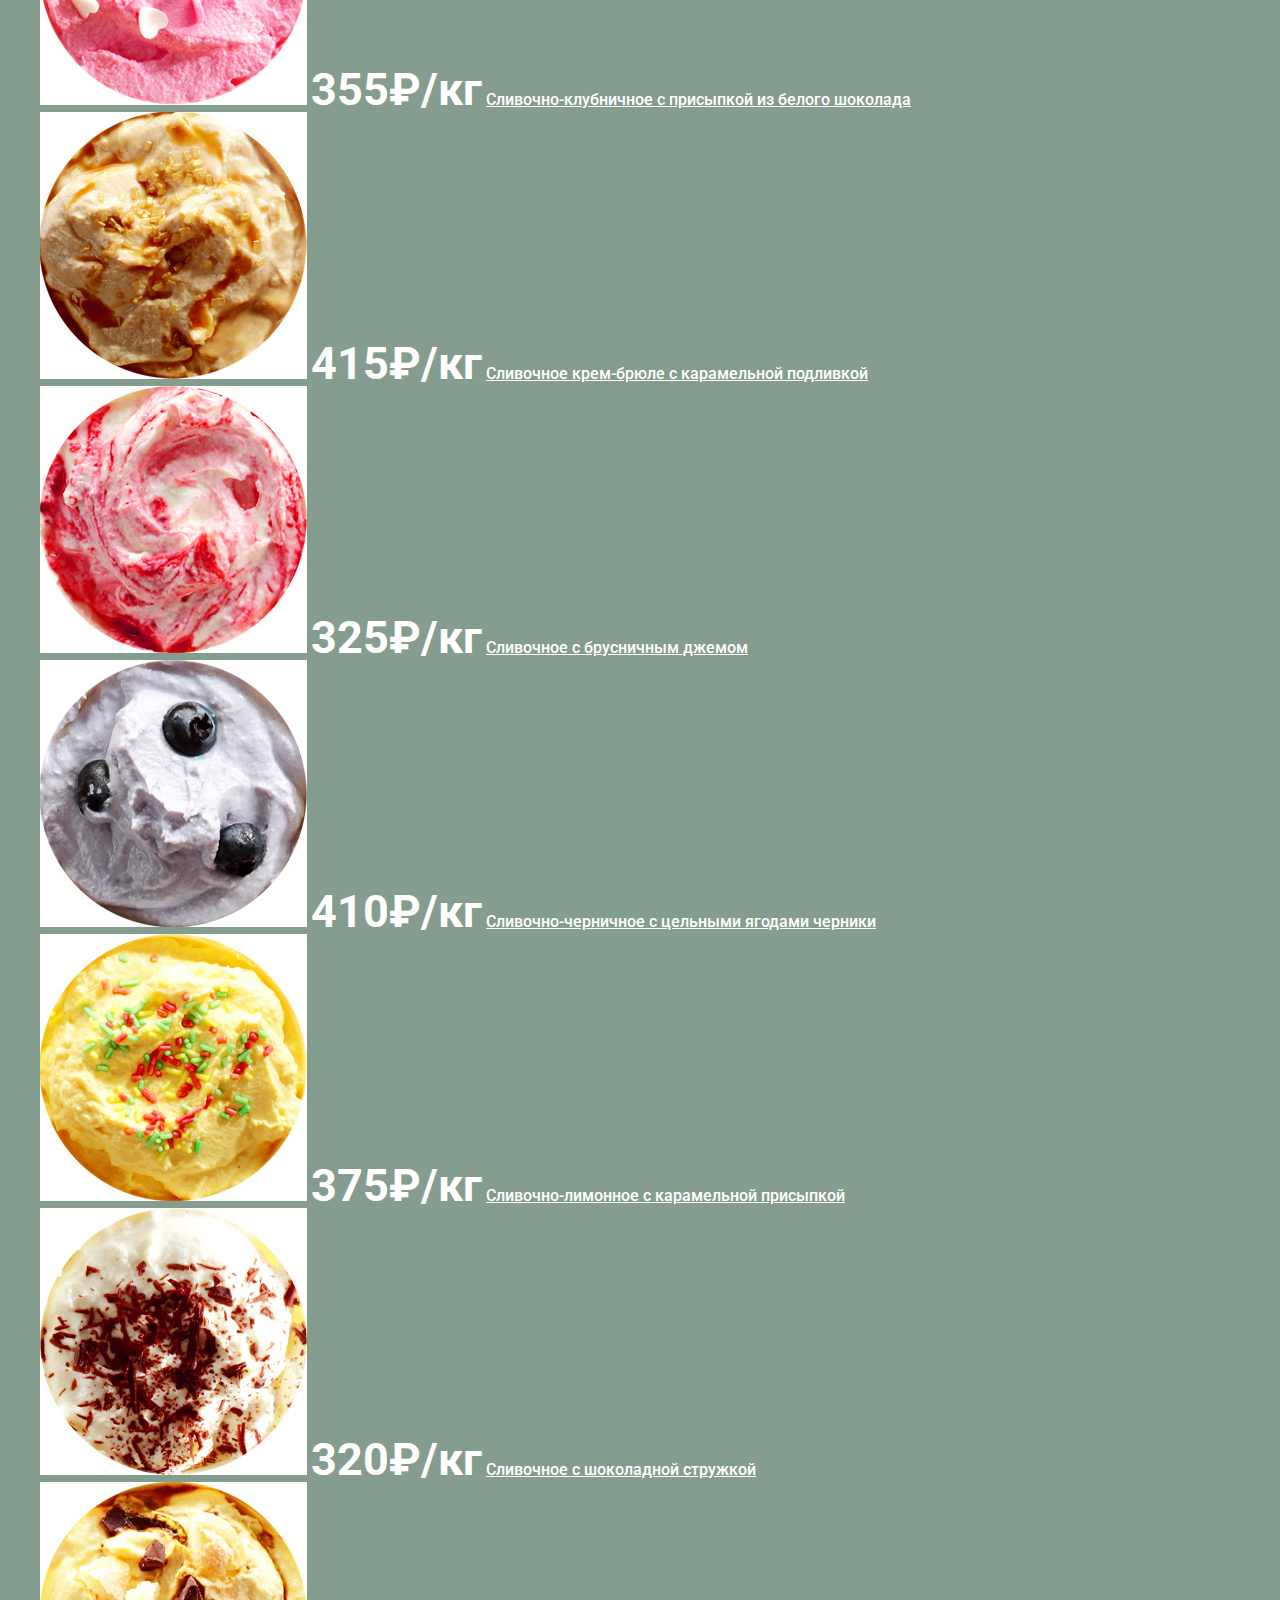
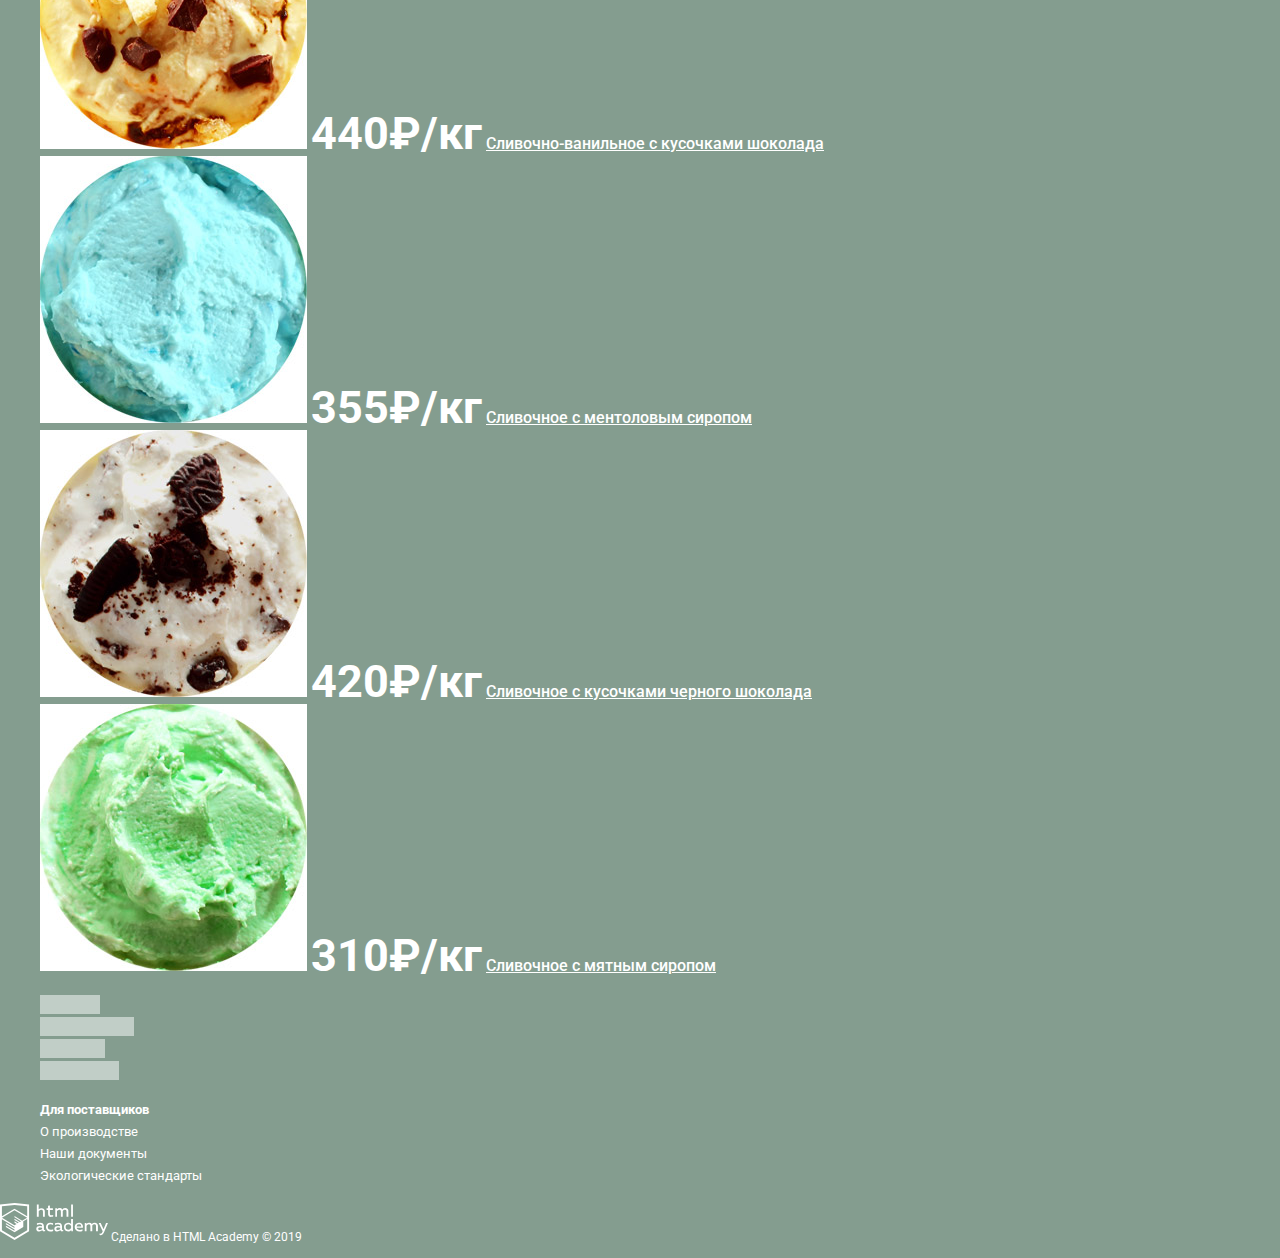
==== commit f0502c6a: "правки" ====
--- a/catalog.html
+++ b/catalog.html
@@ -95,18 +95,18 @@
         </section>
       </li>
     </ul>
+    <p class="working-time">
+      <span>С 10 до 20, ежедневно</span>
+      <span>8 812 450-25-25</span>
+    </p>
   </header>
   <main>
     <div class="breadcrumbs">
       <ul class="breadcrumbs-list">
-        <li class="breadcrumbs-item"><a href="index.html">Главная</a></li>
-        <li class="breadcrumbs-item"><a href="#">Каталог</a></li>
-        <li class="breadcrumbs-item"><a class="active" href="#">Сливочное</a></li>
+        <li class="breadcrumbs-item"><a class="common-link" href="index.html">Главная</a></li>
+        <li class="breadcrumbs-item"><a class="common-link" href="#">Каталог</a></li>
+        <li class="breadcrumbs-item active">Сливочное</li>
       </ul>
-      <p>
-        <span>С 10 до 20, ежедневно</span>
-        <span>8 812 450-25-25</span>
-      </p>
     </div>
     <h1>Сливочное мороженное</h1>
     <section class="assortment">
@@ -115,62 +115,62 @@
         <li class="assortment-item">
           <img src="img/orange-jam.jpg" width="267" height="267" alt="Сливочное с апельсиновым джемом и цитрусовой стружкой">
           <span>310&#x20bd;/кг</span>
-          <a href="#">Сливочное с апельсиновым джемом и цитрусовой стружкой</a>
+          <a class="common-link" href="#">Сливочное с апельсиновым джемом и цитрусовой стружкой</a>
         </li>
         <li class="assortment-item">
           <img src="img/cofee-chocolate-pieces.jpg" width="267" height="267" alt="Сливочно-кофейное с кусочками шоколада">
           <span>380&#x20bd;/кг</span>
-          <a href="#">Сливочно-кофейное с кусочками шоколада</a>
+          <a class="common-link" href="#">Сливочно-кофейное с кусочками шоколада</a>
         </li>
         <li class="assortment-item">
           <img src="img/strawberry-white-chocolate.jpg" width="267" height="267" alt="Сливочно-клубничное с присыпкой из белого шоколада">
           <span>355&#x20bd;/кг</span>
-          <a href="#">Сливочно-клубничное с присыпкой из белого шоколада</a>
+          <a class="common-link" href="#">Сливочно-клубничное с присыпкой из белого шоколада</a>
         </li>
         <li class="assortment-item">
           <img src="img/сreme-brulee.jpg" width="267" height="267" alt="Сливочное крем-брюле с карамельной подливкой">
           <span>415&#x20bd;/кг</span>
-          <a href="#">Сливочное крем-брюле с карамельной подливкой</a>
+          <a class="common-link" href="#">Сливочное крем-брюле с карамельной подливкой</a>
         </li>
         <li class="assortment-item">
           <img src="img/lingonberry-jam.jpg" width="267" height="267" alt="Сливочное с брусничным джемом">
           <span>325&#x20bd;/кг</span>
-          <a href="#">Сливочное с брусничным джемом</a>
+          <a class="common-link" href="#">Сливочное с брусничным джемом</a>
         </li>
         <li class="assortment-item">
           <img src="img/blueberry.jpg" width="267" height="267" alt="Сливочно-черничное с цельными ягодами черники">
           <span>410&#x20bd;/кг</span>
-          <a href="#">Сливочно-черничное с цельными ягодами черники</a>
+          <a class="common-link" href="#">Сливочно-черничное с цельными ягодами черники</a>
         </li>
         <li class="assortment-item">
           <img src="img/lemon-caramel.jpg" width="267" height="267" alt="Сливочно-лимонное с карамельной присыпкой">
           <span>375&#x20bd;/кг</span>
-          <a href="#">Сливочно-лимонное с карамельной присыпкой</a>
+          <a class="common-link" href="#">Сливочно-лимонное с карамельной присыпкой</a>
         </li>
         <li class="assortment-item">
           <img src="img/chocolate-chips.jpg" width="267" height="267" alt="Сливочное с шоколадной стружкой">
           <span>320&#x20bd;/кг</span>
-          <a href="#">Сливочное с шоколадной стружкой</a>
+          <a class="common-link" href="#">Сливочное с шоколадной стружкой</a>
         </li>
         <li class="assortment-item">
           <img src="img/vanilla-chocolate-pieces.jpg" width="267" height="267" alt="Сливочно-ванильное с кусочками шоколада">
           <span>440&#x20bd;/кг</span>
-          <a href="#">Сливочно-ванильное с кусочками шоколада</a>
+          <a class="common-link" href="#">Сливочно-ванильное с кусочками шоколада</a>
         </li>
         <li class="assortment-item">
           <img src="img/menthol-syrup.jpg" width="267" height="267" alt="Сливочноe с ментоловым сиропом">
           <span>355&#x20bd;/кг</span>
-          <a href="#">Сливочноe с ментоловым сиропом</a>
+          <a class="common-link" href="#">Сливочноe с ментоловым сиропом</a>
         </li>
         <li class="assortment-item">
           <img src="img/black-chocolate-pieces.jpg" width="267" height="267" alt="Сливочное с кусочками черного шоколада">
           <span>420&#x20bd;/кг</span>
-          <a href="#">Сливочное с кусочками черного шоколада</a>
+          <a class="common-link" href="#">Сливочное с кусочками черного шоколада</a>
         </li>
         <li class="assortment-item">
           <img src="img/mint-syrup.jpg" width="267" height="267" alt="Сливочное с мятным сиропом">
           <span>310&#x20bd;/кг</span>
-          <a href="#">Сливочное с мятным сиропом</a>
+          <a class="common-link" href="#">Сливочное с мятным сиропом</a>
         </li>
       </ul>
     </section>
@@ -184,17 +184,17 @@
     </ul>
 
     <ul class="footer-about">
-      <li><a class="footer-about-item" href="#"><b>Для поставщиков</b></a></li>
-      <li><a class="footer-about-item" href="#">О производстве</a></li>
-      <li><a class="footer-about-item" href="#">Наши документы</a></li>
-      <li><a class="footer-about-item" href="#">Экологические стандарты</a></li>
+      <li><a class="footer-about-item common-link" href="#"><b>Для поставщиков</b></a></li>
+      <li><a class="footer-about-item common-link" href="#">О производстве</a></li>
+      <li><a class="footer-about-item common-link" href="#">Наши документы</a></li>
+      <li><a class="footer-about-item common-link" href="#">Экологические стандарты</a></li>
     </ul>
 
     <p class="footer-copyright">
       <a class="footer-logo" href="https://htmlacademy.ru/intensive/htmlcss">
         <img src="img/logo-htmlacademy.svg" width="108" height="39" alt="Логотип HTML-Академии">
       </a>
-      <span>Сделано в <a href="https://htmlacademy.ru/intensive/htmlcss">HTML Academy </a>© 2019</span>
+      <span>Сделано в <a class="common-link" href="https://htmlacademy.ru/intensive/htmlcss">HTML Academy </a>© 2019</span>
     </p>
   </footer>
 </body>
--- a/css/style.css
+++ b/css/style.css
@@ -15,9 +15,9 @@
   text-decoration: none;
 }
 
-a:hover,
-a:focus,
-a:active {
+.common-link:hover,
+.common-link:focus,
+.common-link:active {
   color: #ffbc9e;
   text-decoration: underline;
 }
@@ -34,6 +34,18 @@
   border: none;
 }
 
+.button:hover {
+  box-shadow: 0px 2px 2px 0 #ac1000;
+  background-image: linear-gradient(to top, #e74a35, #f26843),
+    linear-gradient(to bottom, rgba(255, 255, 255, 0.2), rgba(255, 255, 255, 0.2));
+}
+
+.button:active {
+  box-shadow: inset 0px 2px 2px 0 #942718;
+  background-image: linear-gradient(to bottom, #e74a35, #f26843),
+    linear-gradient(to bottom, rgba(0, 0, 0, 0.07), rgba(0, 0, 0, 0.07));
+}
+
 .site-navigation,
 .user-navigation,
 .sub-navigation {
@@ -76,6 +88,16 @@
   font-weight: 500;
 }
 
+.working-time span:first-child {
+  font-size: 14px;
+  line-height: 16px;
+}
+
+.working-time span:last-child {
+  font-size: 22px;
+  line-height: 24px;
+}
+
 .features {
   color: #323232;
   background-color: #ecdfc5;
@@ -85,6 +107,7 @@
 .features .description {
   font-size: 24px;
   line-height: 30px;
+  font-weight: 500;
 }
 
 .features-list {
@@ -170,16 +193,6 @@
   font-weight: 700;
 }
 
-.breadcrumbs span:first-child {
-  font-size: 14px;
-  line-height: 16px;
-}
-
-.breadcrumbs span:last-child {
-  font-size: 22px;
-  line-height: 24px;
-}
-
 .breadcrumbs-list {
   list-style: none;
 }
@@ -190,11 +203,11 @@
   font-weight: 400;
 }
 
-.breadcrumbs-item a{
-  text-decoration: underline;
-}
-
-.breadcrumbs-item .active{
+.breadcrumbs-item a {
+  text-decoration: underline;
+}
+
+.breadcrumbs-item .active {
   text-decoration: none;
 }
 
@@ -202,6 +215,12 @@
   list-style: none;
 }
 
-.assortment-item a{
-  text-decoration: underline;
-}
+.assortment-item span {
+  font-size: 45px;
+  line-height: 45px;
+  font-weight: 700;
+}
+
+.assortment-item a {
+  text-decoration: underline;
+}
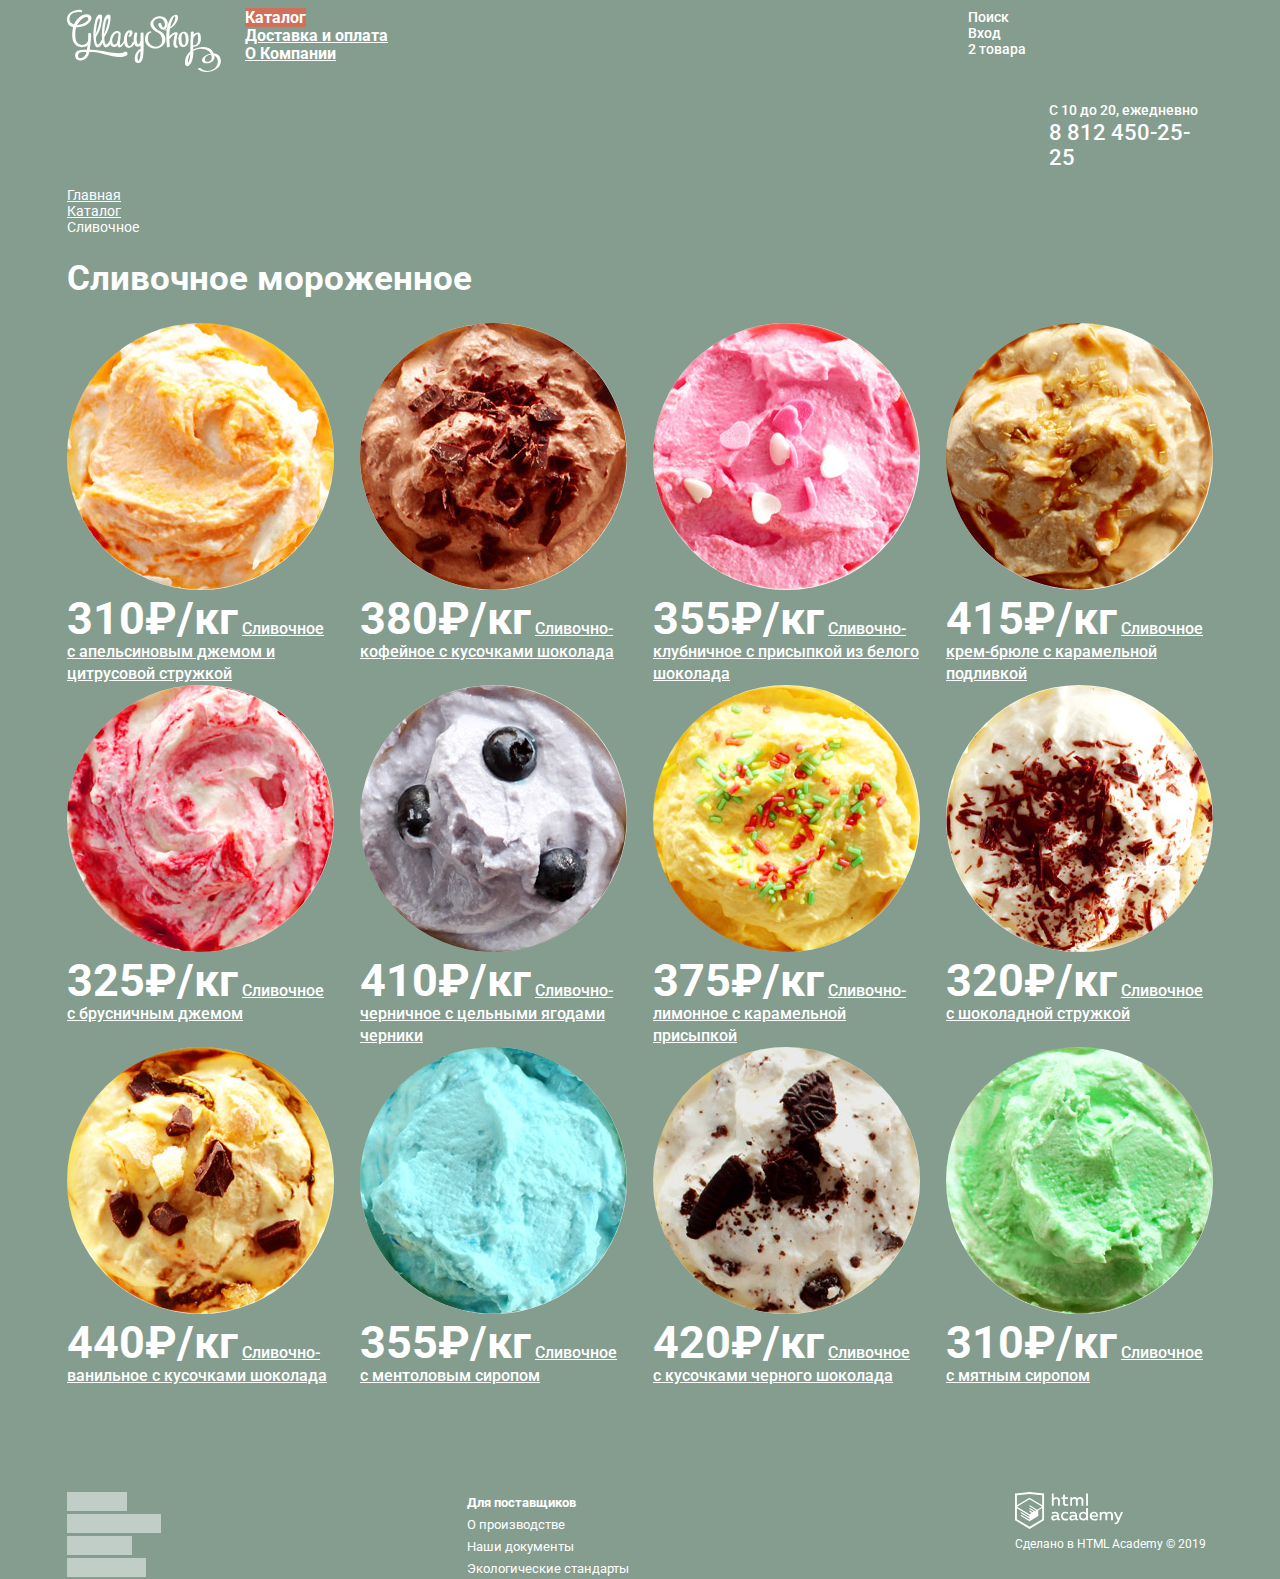
==== commit e82f1a53: "Основное задание: начинаем строить сетку личного проекта на флексах" ====
--- a/catalog.html
+++ b/catalog.html
@@ -11,94 +11,97 @@
 
 <body class="catalog-page">
   <header class="main-header">
-    <a href="index.html" class="main-header-logo">
-      <img src="img/logo.svg" width="154" height="64" alt="Логотип магазина мороженного «Глейси»">
-    </a>
-    <nav class="main-navigation">
-      <ul class="site-navigation">
-        <li>
-          <a class="active" href="catalog.html">Каталог</a>
-          <ul class="sub-navigation">
-            <li>
-              <a href="#"><b>Новинки</b></a>
-            </li>
-            <li><a href="#">Сливочное</a></li>
-            <li><a href="#">Щербеты</a></li>
-            <li><a href="#">Фруктовый лед</a></li>
-            <li><a href="#">Мелорин</a></li>
-          </ul>
-        </li>
-        <li><a href="shipping.html">Доставка и оплата</a></li>
-        <li><a href="about.html">О Компании</a></li>
-      </ul>
-    </nav>
-    <ul class="user-navigation">
-      <li class="user-navigation-search">
-        <a href="#">Поиск</a>
-        <section class="modal modal-search">
-          <h2 class="visualy-hidden">Форма поиска</h2>
-          <form class="search-form" action="https://echo.htmlacademy.ru" method="post">
-            <label class="visualy-hidden" for="search">Поиск</label>
-            <input class="search-input" type="search" id="search" placeholder="Что ищем?" name="search">
-          </form>
-        </section>
-      </li>
-      <li class="user-navigation-login">
-        <a href="#">Вход</a>
-        <section class="modal modal-login">
-          <h2 class="visualy-hidden">Форма входа</h2>
-          <form class="login-form" action="https://echo.htmlacademy.ru" method="post">
-            <label class="visualy-hidden">
-              <input class="email-input" type="email" placeholder="Электронная почта" name="email">
-              Электронная почта
-            </label>
-            <label class="visualy-hidden">
-              <input class="email-password" type="password" placeholder="Пароль" name="password">
-              Пароль
-            </label>
-            <button class="button login-button" type="submit">Войти</button>
-            <p>
-              <a href="#">Забыли пароль?</a>
-              <a href="#">Новая регистрация</a>
+    <div class="main-header-container">
+      <a href="index.html" class="main-header-logo">
+        <img src="img/logo.svg" width="154" height="64" alt="Логотип магазина мороженного «Глейси»">
+      </a>
+      <nav class="main-navigation">
+        <ul class="site-navigation">
+          <li>
+            <a class="active" href="catalog.html">Каталог</a>
+            <ul class="sub-navigation visually-hidden">
+              <li>
+                <a href="#"><b>Новинки</b></a>
+              </li>
+              <li><a href="#">Сливочное</a></li>
+              <li><a href="#">Щербеты</a></li>
+              <li><a href="#">Фруктовый лед</a></li>
+              <li><a href="#">Мелорин</a></li>
+            </ul>
+          </li>
+          <li><a href="shipping.html">Доставка и оплата</a></li>
+          <li><a href="about.html">О Компании</a></li>
+        </ul>
+      </nav>
+      <ul class="user-navigation">
+        <li class="user-navigation-search">
+          <a href="#">Поиск</a>
+          <section class="modal modal-search visually-hidden">
+            <h2 class="visually-hidden">Форма поиска</h2>
+            <form class="search-form" action="https://echo.htmlacademy.ru" method="post">
+              <label class="visually-hidden" for="search">Поиск</label>
+              <input class="search-input" type="search" id="search" placeholder="Что ищем?" name="search">
+            </form>
+          </section>
+        </li>
+        <li class="user-navigation-login">
+          <a href="#">Вход</a>
+          <section class="modal modal-login visually-hidden">
+            <h2 class="visually-hidden">Форма входа</h2>
+            <form class="login-form" action="https://echo.htmlacademy.ru" method="post">
+              <label class="visually-hidden">
+                <input class="email-input" type="email" placeholder="Электронная почта" name="email">
+                Электронная почта
+              </label>
+              <label class="visually-hidden">
+                <input class="email-password" type="password" placeholder="Пароль" name="password">
+                Пароль
+              </label>
+              <button class="button login-button" type="submit">Войти</button>
+              <p>
+                <a href="#">Забыли пароль?</a>
+                <a href="#">Новая регистрация</a>
+              </p>
+            </form>
+          </section>
+        </li>
+        <li class="user-navigation-cart">
+          <a href="#">2 товара</a>
+          <section class="modal modal-cart visually-hidden">
+            <h2 class="visually-hidden">Корзина</h2>
+            <ul class="cart-list">
+              <li class="cart-list-item">
+                <button class="delete-item" type="button">x</button>
+                <a class="cart-list-item-link" href="#">
+                  <img src="img/orange-jam.jpg" width="33" height="33" alt="Пломбир с апельсиновым джемом">
+                  <span class="item-name">Пломбир с апельсиновым джемом</span>
+                </a>
+                <span class="price-for-weight">1,5кг x <span>200 руб.</span></span>
+                <span class="item-price">300 руб.</span>
+              </li>
+              <li class="cart-list-item">
+                <button class="delete-item">x</button>
+                <a class="cart-list-item-link" href="#">
+                  <img src="img/strawberry-white-chocolate.jpg" width="33" height="33"
+                    alt="Клубничный пломбир с присыпкой из белого шоколада">
+                  <span class="item-name">Клубничный пломбир с присыпкой из белого шоколада</span>
+                </a>
+                <span class="price-for-weight">1,5кг x <span>300 руб.</span></span>
+                <span class="item-price">450 руб.</span>
+              </li>
+            </ul>
+            <p class="summary-container">
+              <b>Итого: 750 руб.</b>
+              <a class="button cart-button" href="#">Оформить заказ</a>
             </p>
-          </form>
-        </section>
-      </li>
-      <li class="user-navigation-cart">
-        <a href="#">2 товара</a>
-        <section class="modal modal-cart">
-          <h2 class="visualy-hidden">Корзина</h2>
-          <ul class="cart-list">
-            <li class="cart-list-item">
-              <button class="delete-item" type="button">x</button>
-              <a class="cart-list-item-link" href="#">
-                <img src="img/orange-jam.jpg" width="33" height="33" alt="Пломбир с апельсиновым джемом">
-                <span class="item-name">Пломбир с апельсиновым джемом</span>
-              </a>
-              <span class="price-for-weight">1,5кг x <span>200 руб.</span></span>
-              <span class="item-price">300 руб.</span>
-            </li>
-            <li class="cart-list-item">
-              <button class="delete-item">x</button>
-              <a class="cart-list-item-link" href="#">
-                <img src="img/strawberry-white-chocolate.jpg" width="33" height="33" alt="Клубничный пломбир с присыпкой из белого шоколада">
-                <span class="item-name">Клубничный пломбир с присыпкой из белого шоколада</span>
-              </a>
-              <span class="price-for-weight">1,5кг x <span>300 руб.</span></span>
-              <span class="item-price">450 руб.</span>
-            </li>
-          </ul>
-          <p class="summary-container">
-            <b>Итого: 750 руб.</b>
-            <a class="button cart-button" href="#">Оформить заказ</a>
-          </p>
-        </section>
-      </li>
-    </ul>
-    <p class="working-time">
-      <span>С 10 до 20, ежедневно</span>
-      <span>8 812 450-25-25</span>
-    </p>
+          </section>
+        </li>
+      </ul>
+      <p class="working-time">
+        <span>С 10 до 20, ежедневно</span>
+        <span>8 812 450-25-25</span>
+      </p>
+    </div>
   </header>
   <main>
     <div class="breadcrumbs">
@@ -108,22 +111,27 @@
         <li class="breadcrumbs-item active">Сливочное</li>
       </ul>
     </div>
-    <h1>Сливочное мороженное</h1>
+    <div class="header-wrapper">
+      <h1>Сливочное мороженное</h1>
+    </div>
     <section class="assortment">
       <h2 class="visually-hidden">Ассортимент</h2>
       <ul class="assortment-list">
         <li class="assortment-item">
-          <img src="img/orange-jam.jpg" width="267" height="267" alt="Сливочное с апельсиновым джемом и цитрусовой стружкой">
+          <img src="img/orange-jam.jpg" width="267" height="267"
+            alt="Сливочное с апельсиновым джемом и цитрусовой стружкой">
           <span>310&#x20bd;/кг</span>
           <a class="common-link" href="#">Сливочное с апельсиновым джемом и цитрусовой стружкой</a>
         </li>
         <li class="assortment-item">
-          <img src="img/cofee-chocolate-pieces.jpg" width="267" height="267" alt="Сливочно-кофейное с кусочками шоколада">
+          <img src="img/cofee-chocolate-pieces.jpg" width="267" height="267"
+            alt="Сливочно-кофейное с кусочками шоколада">
           <span>380&#x20bd;/кг</span>
           <a class="common-link" href="#">Сливочно-кофейное с кусочками шоколада</a>
         </li>
         <li class="assortment-item">
-          <img src="img/strawberry-white-chocolate.jpg" width="267" height="267" alt="Сливочно-клубничное с присыпкой из белого шоколада">
+          <img src="img/strawberry-white-chocolate.jpg" width="267" height="267"
+            alt="Сливочно-клубничное с присыпкой из белого шоколада">
           <span>355&#x20bd;/кг</span>
           <a class="common-link" href="#">Сливочно-клубничное с присыпкой из белого шоколада</a>
         </li>
@@ -153,7 +161,8 @@
           <a class="common-link" href="#">Сливочное с шоколадной стружкой</a>
         </li>
         <li class="assortment-item">
-          <img src="img/vanilla-chocolate-pieces.jpg" width="267" height="267" alt="Сливочно-ванильное с кусочками шоколада">
+          <img src="img/vanilla-chocolate-pieces.jpg" width="267" height="267"
+            alt="Сливочно-ванильное с кусочками шоколада">
           <span>440&#x20bd;/кг</span>
           <a class="common-link" href="#">Сливочно-ванильное с кусочками шоколада</a>
         </li>
@@ -163,7 +172,8 @@
           <a class="common-link" href="#">Сливочноe с ментоловым сиропом</a>
         </li>
         <li class="assortment-item">
-          <img src="img/black-chocolate-pieces.jpg" width="267" height="267" alt="Сливочное с кусочками черного шоколада">
+          <img src="img/black-chocolate-pieces.jpg" width="267" height="267"
+            alt="Сливочное с кусочками черного шоколада">
           <span>420&#x20bd;/кг</span>
           <a class="common-link" href="#">Сливочное с кусочками черного шоколада</a>
         </li>
@@ -176,27 +186,30 @@
     </section>
   </main>
   <footer class="main-footer">
-    <ul class="footer-social">
-      <li><a class="social-button" href="#">Твиттер</a></li>
-      <li><a class="social-button" href="#">Инстаграмм</a></li>
-      <li><a class="social-button" href="#">Фейсбук</a></li>
-      <li><a class="social-button" href="#">Вконтакте</a></li>
-    </ul>
-
-    <ul class="footer-about">
-      <li><a class="footer-about-item common-link" href="#"><b>Для поставщиков</b></a></li>
-      <li><a class="footer-about-item common-link" href="#">О производстве</a></li>
-      <li><a class="footer-about-item common-link" href="#">Наши документы</a></li>
-      <li><a class="footer-about-item common-link" href="#">Экологические стандарты</a></li>
-    </ul>
-
-    <p class="footer-copyright">
-      <a class="footer-logo" href="https://htmlacademy.ru/intensive/htmlcss">
-        <img src="img/logo-htmlacademy.svg" width="108" height="39" alt="Логотип HTML-Академии">
-      </a>
-      <span>Сделано в <a class="common-link" href="https://htmlacademy.ru/intensive/htmlcss">HTML Academy </a>© 2019</span>
-    </p>
+    <div class="container">
+      <ul class="footer-social">
+        <li><a class="social-button" href="#">Твиттер</a></li>
+        <li><a class="social-button" href="#">Инстаграмм</a></li>
+        <li><a class="social-button" href="#">Фейсбук</a></li>
+        <li><a class="social-button" href="#">Вконтакте</a></li>
+      </ul>
+  
+      <ul class="footer-about">
+        <li><a class="footer-about-item common-link" href="#"><b>Для поставщиков</b></a></li>
+        <li><a class="footer-about-item common-link" href="#">О производстве</a></li>
+        <li><a class="footer-about-item common-link" href="#">Наши документы</a></li>
+        <li><a class="footer-about-item common-link" href="#">Экологические стандарты</a></li>
+      </ul>
+  
+      <p class="footer-copyright">
+        <a class="footer-logo" href="https://htmlacademy.ru/intensive/htmlcss">
+          <img src="img/logo-htmlacademy.svg" width="108" height="39" alt="Логотип HTML-Академии">
+        </a>
+        <span>Сделано в <a class="common-link" href="https://htmlacademy.ru/intensive/htmlcss">HTML Academy </a>©
+          2019</span>
+      </p>
+    </div>
   </footer>
 </body>
 
-</html>
+</html>--- a/css/style.css
+++ b/css/style.css
@@ -1,3 +1,13 @@
+*,
+*::before,
+*::after {
+  box-sizing: inherit;
+}
+
+html {
+  box-sizing: border-box;
+}
+
 body {
   margin: 0;
 
@@ -46,6 +56,62 @@
     linear-gradient(to bottom, rgba(0, 0, 0, 0.07), rgba(0, 0, 0, 0.07));
 }
 
+.visually-hidden {
+  position: absolute;
+  width: 1px;
+  height: 1px;
+  margin: -1px;
+  border: 0;
+  padding: 0;
+  white-space: nowrap;
+  clip-path: inset(100%);
+  clip: rect(0 0 0 0);
+  overflow: hidden;
+}
+
+.main-header {
+  width: 1200px;
+  margin: 0 auto;
+}
+
+.main-header-container {
+  display: flex;
+  flex-wrap: wrap;
+  justify-content: flex-end;
+}
+
+.main-header-logo {
+  width: 154px;
+  margin-top: 9px;
+  margin-left: 27px;
+}
+
+.main-navigation {
+  width: 349px;
+  margin-top: 9px;
+  margin-left: 24px;
+}
+
+.site-navigation {
+  margin: 0;
+  padding: 0;
+}
+
+.user-navigation {
+  width: 245px;
+  margin: 0;
+  padding: 0;
+  margin-top: 9px;
+  margin-left: 374px;
+  margin-right: 27px;
+}
+
+.working-time {
+  width: 165px;
+  margin-top: 20px;
+  margin-right: 26px;
+}
+
 .site-navigation,
 .user-navigation,
 .sub-navigation {
@@ -98,10 +164,17 @@
   line-height: 24px;
 }
 
+.features-wrapper {
+  width: 1146px;
+  margin: 0 auto;
+  margin-bottom: 40px;
+}
+
 .features {
   color: #323232;
   background-color: #ecdfc5;
   background-image: url("../img/waffle-bg.jpg");
+  border-radius: 15px;
 }
 
 .features .description {
@@ -120,9 +193,23 @@
   font-weight: 400;
 }
 
+.blog-subscribe-wrapper {
+  width: 1146px;
+  margin: 0 auto;
+  margin-bottom: 40px;
+}
+
+.blog-subscribe-wrapper .container {
+  display: flex;
+  justify-content: space-between;
+}
+
 .blog {
+  width: 560px;
+  min-height: 220px;
   color: #323232;
   background-image: url("../img/strawberry-bg.jpg");
+  border-radius: 15px;
 }
 
 .blog a {
@@ -137,16 +224,23 @@
 }
 
 .subscribe-wrapper {
+  width: 560px;
+  min-height: 220px;
+  padding: 5px;
   background-image: url("../img/bg-post.svg");
-  /* Паддинги мы пока не знаем */
+  border-radius: 15px;
 }
 
 .subscribe {
+  min-height: 210px;
   color: #323232;
   background-color: #ffffff;
+  border-radius: 10px;
 }
 
 .subscribe p {
+  margin: 0;
+  padding: 0;
   font-weight: 400;
 }
 
@@ -155,8 +249,23 @@
   font-weight: 400;
 }
 
+.main-footer {
+  width: 1146px;
+  margin: 0 auto;
+}
+
+.main-footer .container {
+  display: flex;
+}
+
 .main-footer ul {
-  list-style: none;
+  margin: 0;
+  padding: 0;
+  list-style: none;
+}
+
+.footer-social {
+  width: 400px;
 }
 
 .social-button {
@@ -169,6 +278,10 @@
   background-color: #ffffff;
 }
 
+.footer-about {
+  width: 548px;
+}
+
 .footer-about-item {
   font-size: 13px;
   line-height: 18px;
@@ -176,11 +289,18 @@
 }
 
 .footer-copyright {
+  width: 198px;
+  margin: 0;
+  padding: 0;
   font-size: 12px;
   line-height: 18px;
   font-weight: 400;
 }
 
+.footer-logo,
+.footer-copyright-link {
+  display: block
+}
 /* Catalog.html */
 
 .catalog-page h1 {
@@ -189,11 +309,23 @@
   font-weight: 700;
 }
 
+.breadcrumbs {
+  width: 1146px;
+  margin: 0 auto;
+}
+
+.header-wrapper {
+  width: 1146px;
+  margin: 0 auto;
+}
+
 .breadcrumbs p {
   font-weight: 700;
 }
 
 .breadcrumbs-list {
+  margin: 0;
+  padding: 0;
   list-style: none;
 }
 
@@ -211,8 +343,27 @@
   text-decoration: none;
 }
 
+.assortment {
+  width: 1146px;
+  margin: 0 auto;
+  margin-bottom: 104px;
+}
+
 .assortment-list {
-  list-style: none;
+  display: flex;
+  flex-wrap: wrap;
+  justify-content: space-between;
+  margin:0;
+  padding: 0;
+  list-style: none;
+}
+
+.assortment-item {
+  width: 267px;
+}
+
+.assortment-item img {
+  border-radius: 50%;
 }
 
 .assortment-item span {
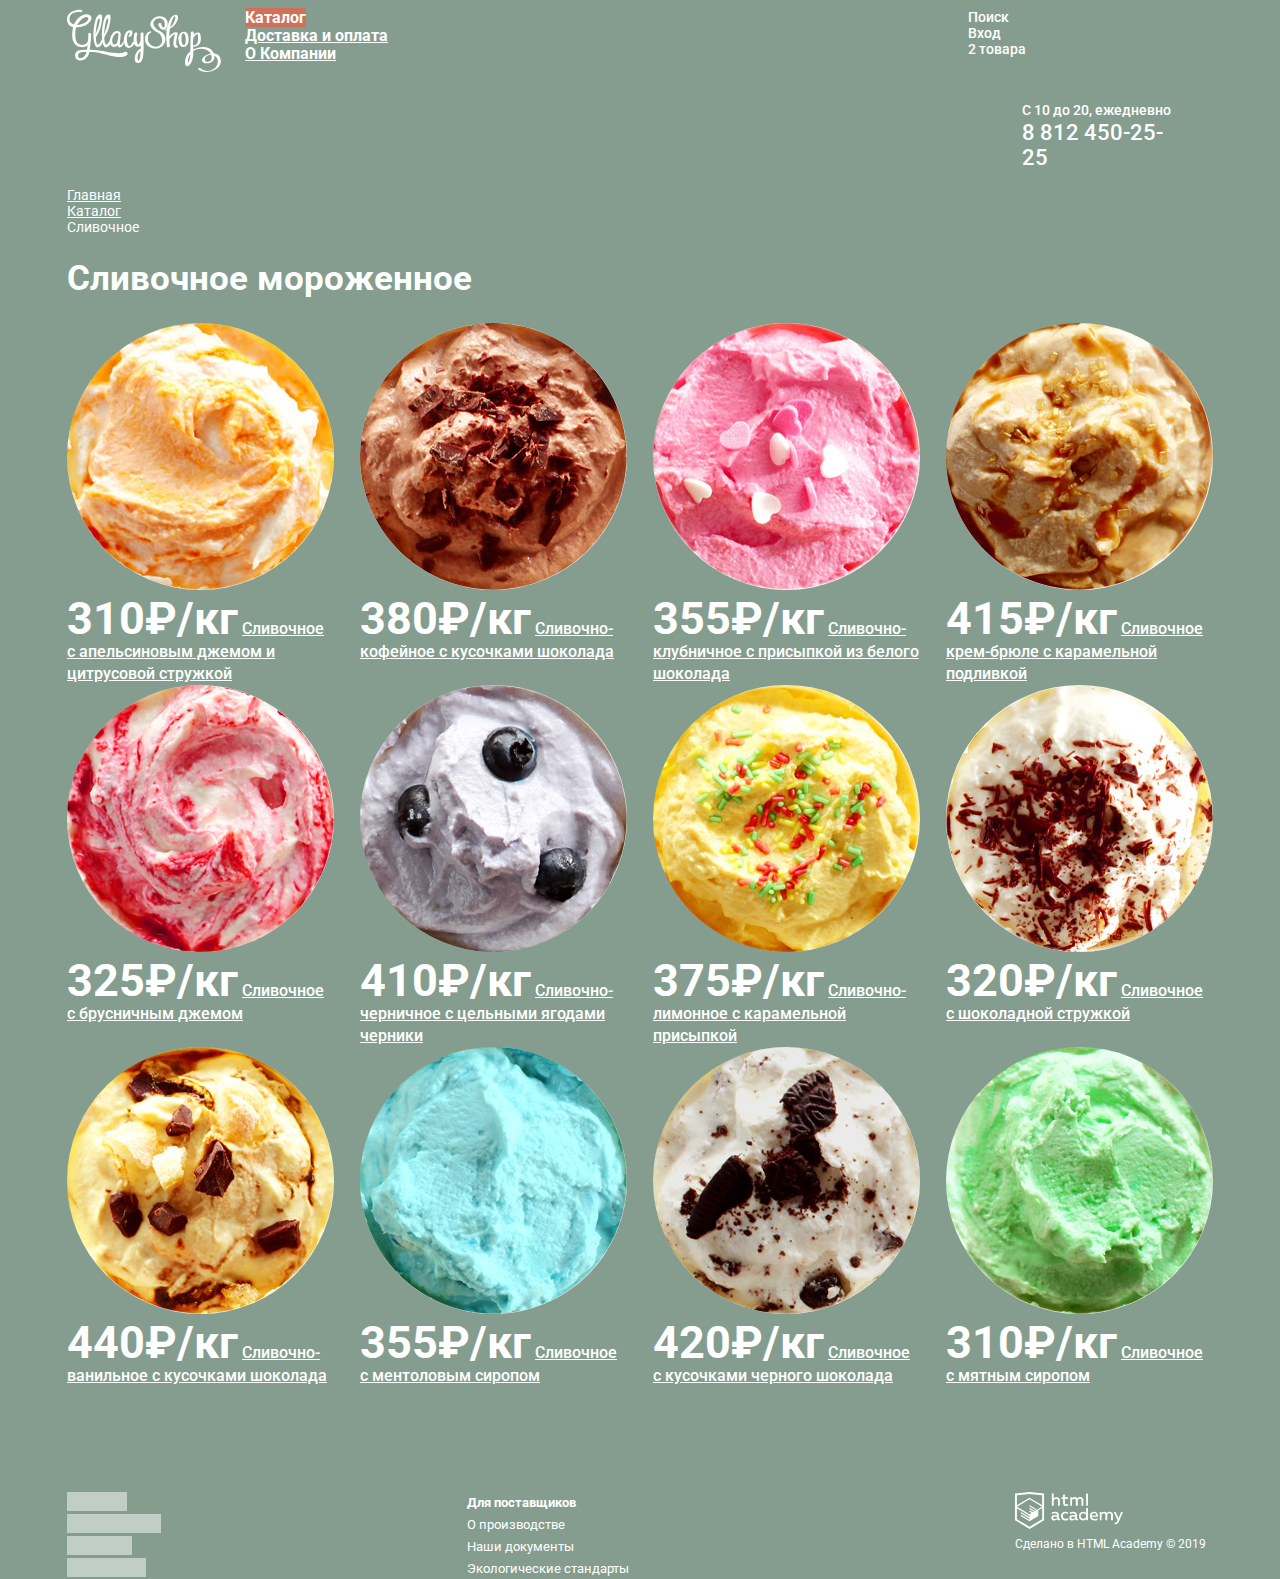
==== commit 61ff76e3: "правки" ====
--- a/catalog.html
+++ b/catalog.html
@@ -11,7 +11,7 @@
 
 <body class="catalog-page">
   <header class="main-header">
-    <div class="main-header-container">
+    <div class="container">
       <a href="index.html" class="main-header-logo">
         <img src="img/logo.svg" width="154" height="64" alt="Логотип магазина мороженного «Глейси»">
       </a>
@@ -104,85 +104,87 @@
     </div>
   </header>
   <main>
-    <div class="breadcrumbs">
-      <ul class="breadcrumbs-list">
-        <li class="breadcrumbs-item"><a class="common-link" href="index.html">Главная</a></li>
-        <li class="breadcrumbs-item"><a class="common-link" href="#">Каталог</a></li>
-        <li class="breadcrumbs-item active">Сливочное</li>
-      </ul>
-    </div>
-    <div class="header-wrapper">
+    <div class="breadcrumbs-header-wrapper">
+      <div class="breadcrumbs">
+        <ul class="breadcrumbs-list">
+          <li class="breadcrumbs-item"><a class="common-link" href="index.html">Главная</a></li>
+          <li class="breadcrumbs-item"><a class="common-link" href="#">Каталог</a></li>
+          <li class="breadcrumbs-item active">Сливочное</li>
+        </ul>
+      </div>
       <h1>Сливочное мороженное</h1>
     </div>
     <section class="assortment">
-      <h2 class="visually-hidden">Ассортимент</h2>
-      <ul class="assortment-list">
-        <li class="assortment-item">
-          <img src="img/orange-jam.jpg" width="267" height="267"
-            alt="Сливочное с апельсиновым джемом и цитрусовой стружкой">
-          <span>310&#x20bd;/кг</span>
-          <a class="common-link" href="#">Сливочное с апельсиновым джемом и цитрусовой стружкой</a>
-        </li>
-        <li class="assortment-item">
-          <img src="img/cofee-chocolate-pieces.jpg" width="267" height="267"
-            alt="Сливочно-кофейное с кусочками шоколада">
-          <span>380&#x20bd;/кг</span>
-          <a class="common-link" href="#">Сливочно-кофейное с кусочками шоколада</a>
-        </li>
-        <li class="assortment-item">
-          <img src="img/strawberry-white-chocolate.jpg" width="267" height="267"
-            alt="Сливочно-клубничное с присыпкой из белого шоколада">
-          <span>355&#x20bd;/кг</span>
-          <a class="common-link" href="#">Сливочно-клубничное с присыпкой из белого шоколада</a>
-        </li>
-        <li class="assortment-item">
-          <img src="img/сreme-brulee.jpg" width="267" height="267" alt="Сливочное крем-брюле с карамельной подливкой">
-          <span>415&#x20bd;/кг</span>
-          <a class="common-link" href="#">Сливочное крем-брюле с карамельной подливкой</a>
-        </li>
-        <li class="assortment-item">
-          <img src="img/lingonberry-jam.jpg" width="267" height="267" alt="Сливочное с брусничным джемом">
-          <span>325&#x20bd;/кг</span>
-          <a class="common-link" href="#">Сливочное с брусничным джемом</a>
-        </li>
-        <li class="assortment-item">
-          <img src="img/blueberry.jpg" width="267" height="267" alt="Сливочно-черничное с цельными ягодами черники">
-          <span>410&#x20bd;/кг</span>
-          <a class="common-link" href="#">Сливочно-черничное с цельными ягодами черники</a>
-        </li>
-        <li class="assortment-item">
-          <img src="img/lemon-caramel.jpg" width="267" height="267" alt="Сливочно-лимонное с карамельной присыпкой">
-          <span>375&#x20bd;/кг</span>
-          <a class="common-link" href="#">Сливочно-лимонное с карамельной присыпкой</a>
-        </li>
-        <li class="assortment-item">
-          <img src="img/chocolate-chips.jpg" width="267" height="267" alt="Сливочное с шоколадной стружкой">
-          <span>320&#x20bd;/кг</span>
-          <a class="common-link" href="#">Сливочное с шоколадной стружкой</a>
-        </li>
-        <li class="assortment-item">
-          <img src="img/vanilla-chocolate-pieces.jpg" width="267" height="267"
-            alt="Сливочно-ванильное с кусочками шоколада">
-          <span>440&#x20bd;/кг</span>
-          <a class="common-link" href="#">Сливочно-ванильное с кусочками шоколада</a>
-        </li>
-        <li class="assortment-item">
-          <img src="img/menthol-syrup.jpg" width="267" height="267" alt="Сливочноe с ментоловым сиропом">
-          <span>355&#x20bd;/кг</span>
-          <a class="common-link" href="#">Сливочноe с ментоловым сиропом</a>
-        </li>
-        <li class="assortment-item">
-          <img src="img/black-chocolate-pieces.jpg" width="267" height="267"
-            alt="Сливочное с кусочками черного шоколада">
-          <span>420&#x20bd;/кг</span>
-          <a class="common-link" href="#">Сливочное с кусочками черного шоколада</a>
-        </li>
-        <li class="assortment-item">
-          <img src="img/mint-syrup.jpg" width="267" height="267" alt="Сливочное с мятным сиропом">
-          <span>310&#x20bd;/кг</span>
-          <a class="common-link" href="#">Сливочное с мятным сиропом</a>
-        </li>
-      </ul>
+      <div class="container">
+        <h2 class="visually-hidden">Ассортимент</h2>
+        <ul class="assortment-list">
+          <li class="assortment-item">
+            <img src="img/orange-jam.jpg" width="267" height="267"
+              alt="Сливочное с апельсиновым джемом и цитрусовой стружкой">
+            <span>310&#x20bd;/кг</span>
+            <a class="common-link" href="#">Сливочное с апельсиновым джемом и цитрусовой стружкой</a>
+          </li>
+          <li class="assortment-item">
+            <img src="img/cofee-chocolate-pieces.jpg" width="267" height="267"
+              alt="Сливочно-кофейное с кусочками шоколада">
+            <span>380&#x20bd;/кг</span>
+            <a class="common-link" href="#">Сливочно-кофейное с кусочками шоколада</a>
+          </li>
+          <li class="assortment-item">
+            <img src="img/strawberry-white-chocolate.jpg" width="267" height="267"
+              alt="Сливочно-клубничное с присыпкой из белого шоколада">
+            <span>355&#x20bd;/кг</span>
+            <a class="common-link" href="#">Сливочно-клубничное с присыпкой из белого шоколада</a>
+          </li>
+          <li class="assortment-item">
+            <img src="img/сreme-brulee.jpg" width="267" height="267" alt="Сливочное крем-брюле с карамельной подливкой">
+            <span>415&#x20bd;/кг</span>
+            <a class="common-link" href="#">Сливочное крем-брюле с карамельной подливкой</a>
+          </li>
+          <li class="assortment-item">
+            <img src="img/lingonberry-jam.jpg" width="267" height="267" alt="Сливочное с брусничным джемом">
+            <span>325&#x20bd;/кг</span>
+            <a class="common-link" href="#">Сливочное с брусничным джемом</a>
+          </li>
+          <li class="assortment-item">
+            <img src="img/blueberry.jpg" width="267" height="267" alt="Сливочно-черничное с цельными ягодами черники">
+            <span>410&#x20bd;/кг</span>
+            <a class="common-link" href="#">Сливочно-черничное с цельными ягодами черники</a>
+          </li>
+          <li class="assortment-item">
+            <img src="img/lemon-caramel.jpg" width="267" height="267" alt="Сливочно-лимонное с карамельной присыпкой">
+            <span>375&#x20bd;/кг</span>
+            <a class="common-link" href="#">Сливочно-лимонное с карамельной присыпкой</a>
+          </li>
+          <li class="assortment-item">
+            <img src="img/chocolate-chips.jpg" width="267" height="267" alt="Сливочное с шоколадной стружкой">
+            <span>320&#x20bd;/кг</span>
+            <a class="common-link" href="#">Сливочное с шоколадной стружкой</a>
+          </li>
+          <li class="assortment-item">
+            <img src="img/vanilla-chocolate-pieces.jpg" width="267" height="267"
+              alt="Сливочно-ванильное с кусочками шоколада">
+            <span>440&#x20bd;/кг</span>
+            <a class="common-link" href="#">Сливочно-ванильное с кусочками шоколада</a>
+          </li>
+          <li class="assortment-item">
+            <img src="img/menthol-syrup.jpg" width="267" height="267" alt="Сливочноe с ментоловым сиропом">
+            <span>355&#x20bd;/кг</span>
+            <a class="common-link" href="#">Сливочноe с ментоловым сиропом</a>
+          </li>
+          <li class="assortment-item">
+            <img src="img/black-chocolate-pieces.jpg" width="267" height="267"
+              alt="Сливочное с кусочками черного шоколада">
+            <span>420&#x20bd;/кг</span>
+            <a class="common-link" href="#">Сливочное с кусочками черного шоколада</a>
+          </li>
+          <li class="assortment-item">
+            <img src="img/mint-syrup.jpg" width="267" height="267" alt="Сливочное с мятным сиропом">
+            <span>310&#x20bd;/кг</span>
+            <a class="common-link" href="#">Сливочное с мятным сиропом</a>
+          </li>
+        </ul>
+      </div>
     </section>
   </main>
   <footer class="main-footer">
@@ -193,14 +195,14 @@
         <li><a class="social-button" href="#">Фейсбук</a></li>
         <li><a class="social-button" href="#">Вконтакте</a></li>
       </ul>
-  
+
       <ul class="footer-about">
         <li><a class="footer-about-item common-link" href="#"><b>Для поставщиков</b></a></li>
         <li><a class="footer-about-item common-link" href="#">О производстве</a></li>
         <li><a class="footer-about-item common-link" href="#">Наши документы</a></li>
         <li><a class="footer-about-item common-link" href="#">Экологические стандарты</a></li>
       </ul>
-  
+
       <p class="footer-copyright">
         <a class="footer-logo" href="https://htmlacademy.ru/intensive/htmlcss">
           <img src="img/logo-htmlacademy.svg" width="108" height="39" alt="Логотип HTML-Академии">
--- a/css/style.css
+++ b/css/style.css
@@ -69,12 +69,12 @@
   overflow: hidden;
 }
 
-.main-header {
-  width: 1200px;
-  margin: 0 auto;
-}
-
-.main-header-container {
+
+.main-header .container {
+  width: 1200px;
+  padding-left: 27px;
+  padding-right: 27px;
+  margin: 0 auto;
   display: flex;
   flex-wrap: wrap;
   justify-content: flex-end;
@@ -83,7 +83,6 @@
 .main-header-logo {
   width: 154px;
   margin-top: 9px;
-  margin-left: 27px;
 }
 
 .main-navigation {
@@ -103,7 +102,7 @@
   padding: 0;
   margin-top: 9px;
   margin-left: 374px;
-  margin-right: 27px;
+
 }
 
 .working-time {
@@ -165,12 +164,13 @@
 }
 
 .features-wrapper {
-  width: 1146px;
-  margin: 0 auto;
-  margin-bottom: 40px;
+  width: 1200px;
+  margin: 0 auto;
 }
 
 .features {
+  margin-left: 27px;
+  margin-right: 27px;
   color: #323232;
   background-color: #ecdfc5;
   background-image: url("../img/waffle-bg.jpg");
@@ -193,13 +193,12 @@
   font-weight: 400;
 }
 
-.blog-subscribe-wrapper {
-  width: 1146px;
+.blog-subscribe-wrapper .container {
+  width: 1200px;
+  padding-left: 27px;
+  padding-right: 27px;
   margin: 0 auto;
   margin-bottom: 40px;
-}
-
-.blog-subscribe-wrapper .container {
   display: flex;
   justify-content: space-between;
 }
@@ -249,12 +248,15 @@
   font-weight: 400;
 }
 
-.main-footer {
-  width: 1146px;
-  margin: 0 auto;
-}
 
 .main-footer .container {
+  width: 1200px;
+  padding-left: 27px;
+  padding-right: 27px;
+  margin: 0 auto;width: 1200px;
+  padding-left: 27px;
+  padding-right: 27px;
+  margin: 0 auto;
   display: flex;
 }
 
@@ -309,14 +311,20 @@
   font-weight: 700;
 }
 
+.breadcrumbs-header-wrapper {
+  width: 1200px;
+  margin: 0 auto;
+}
+
+.breadcrumbs-header-wrapper h1 {
+  display: block;
+  margin-left: 27px;
+  margin-right: 27px
+}
+
 .breadcrumbs {
-  width: 1146px;
-  margin: 0 auto;
-}
-
-.header-wrapper {
-  width: 1146px;
-  margin: 0 auto;
+  margin-left: 27px;
+  margin-right: 27px;
 }
 
 .breadcrumbs p {
@@ -343,8 +351,10 @@
   text-decoration: none;
 }
 
-.assortment {
-  width: 1146px;
+.assortment .container {
+  width: 1200px;
+  padding-left: 27px;
+  padding-right: 27px;
   margin: 0 auto;
   margin-bottom: 104px;
 }
